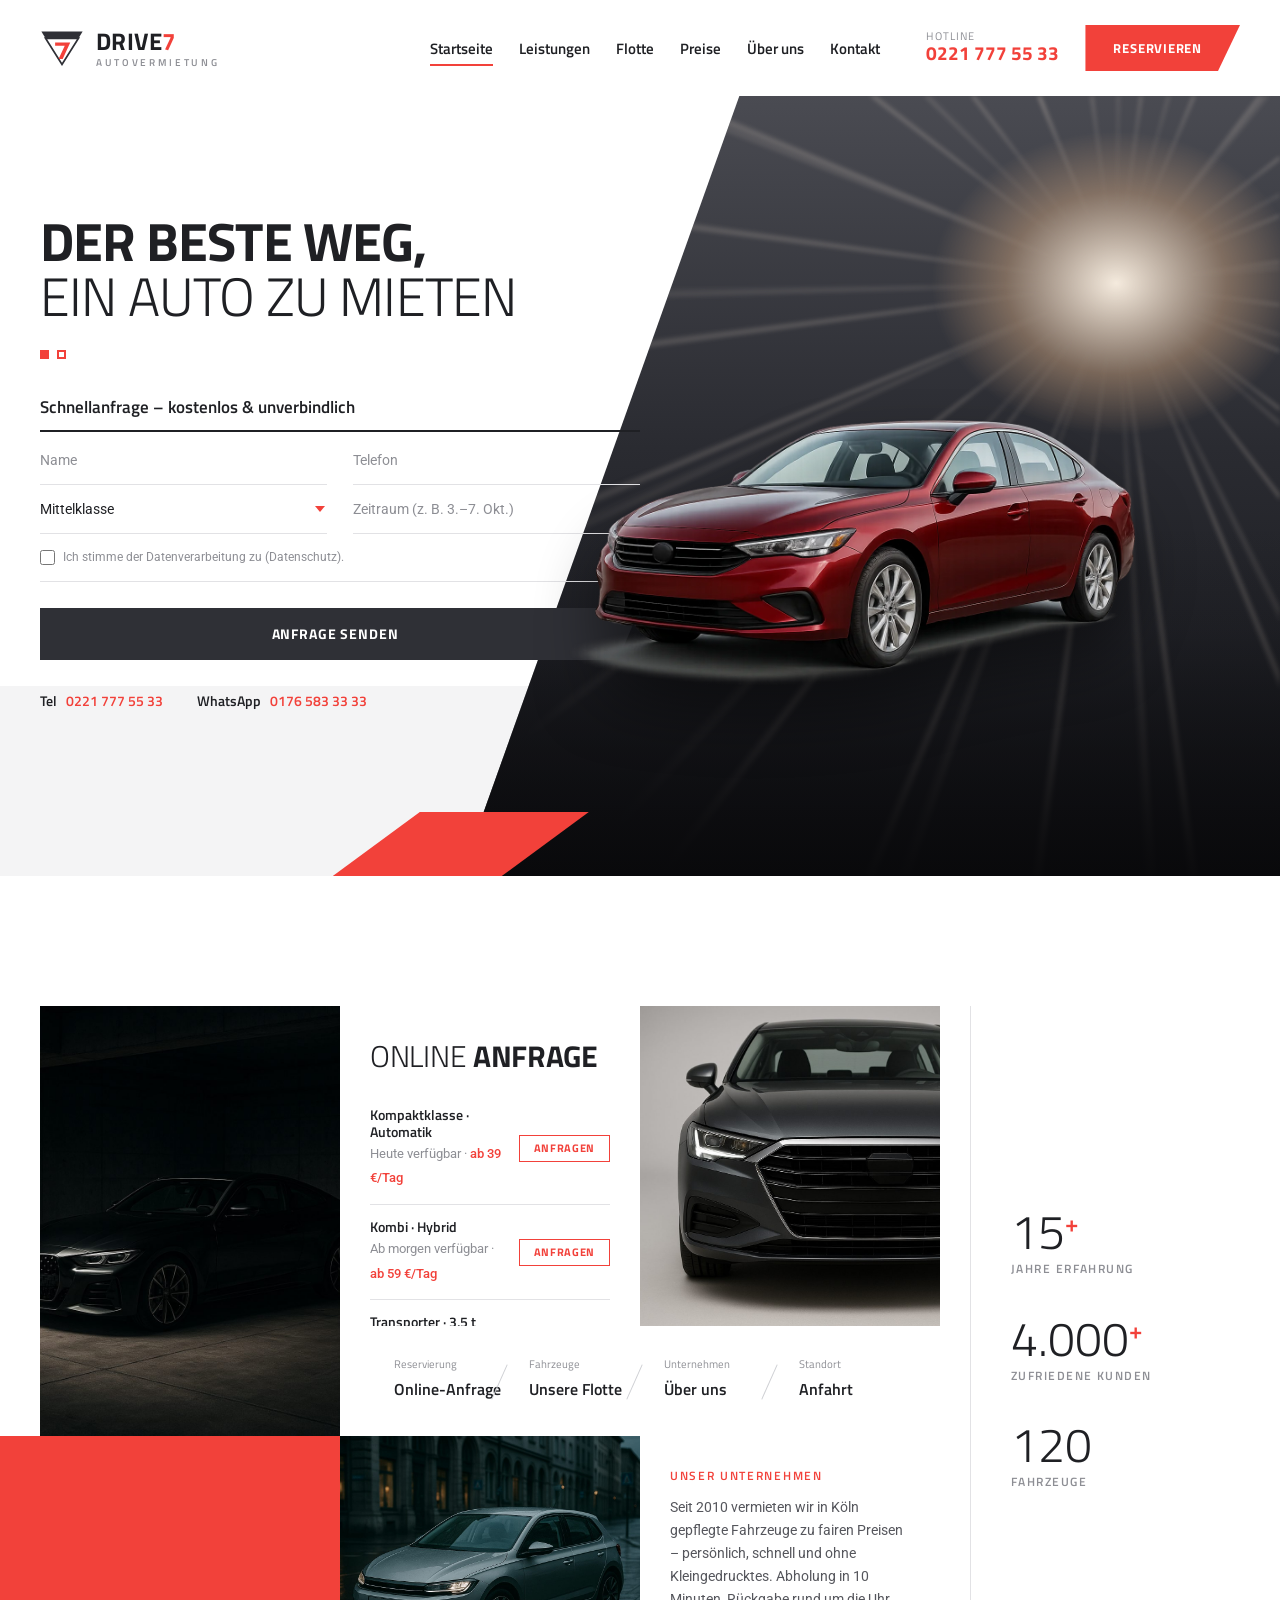
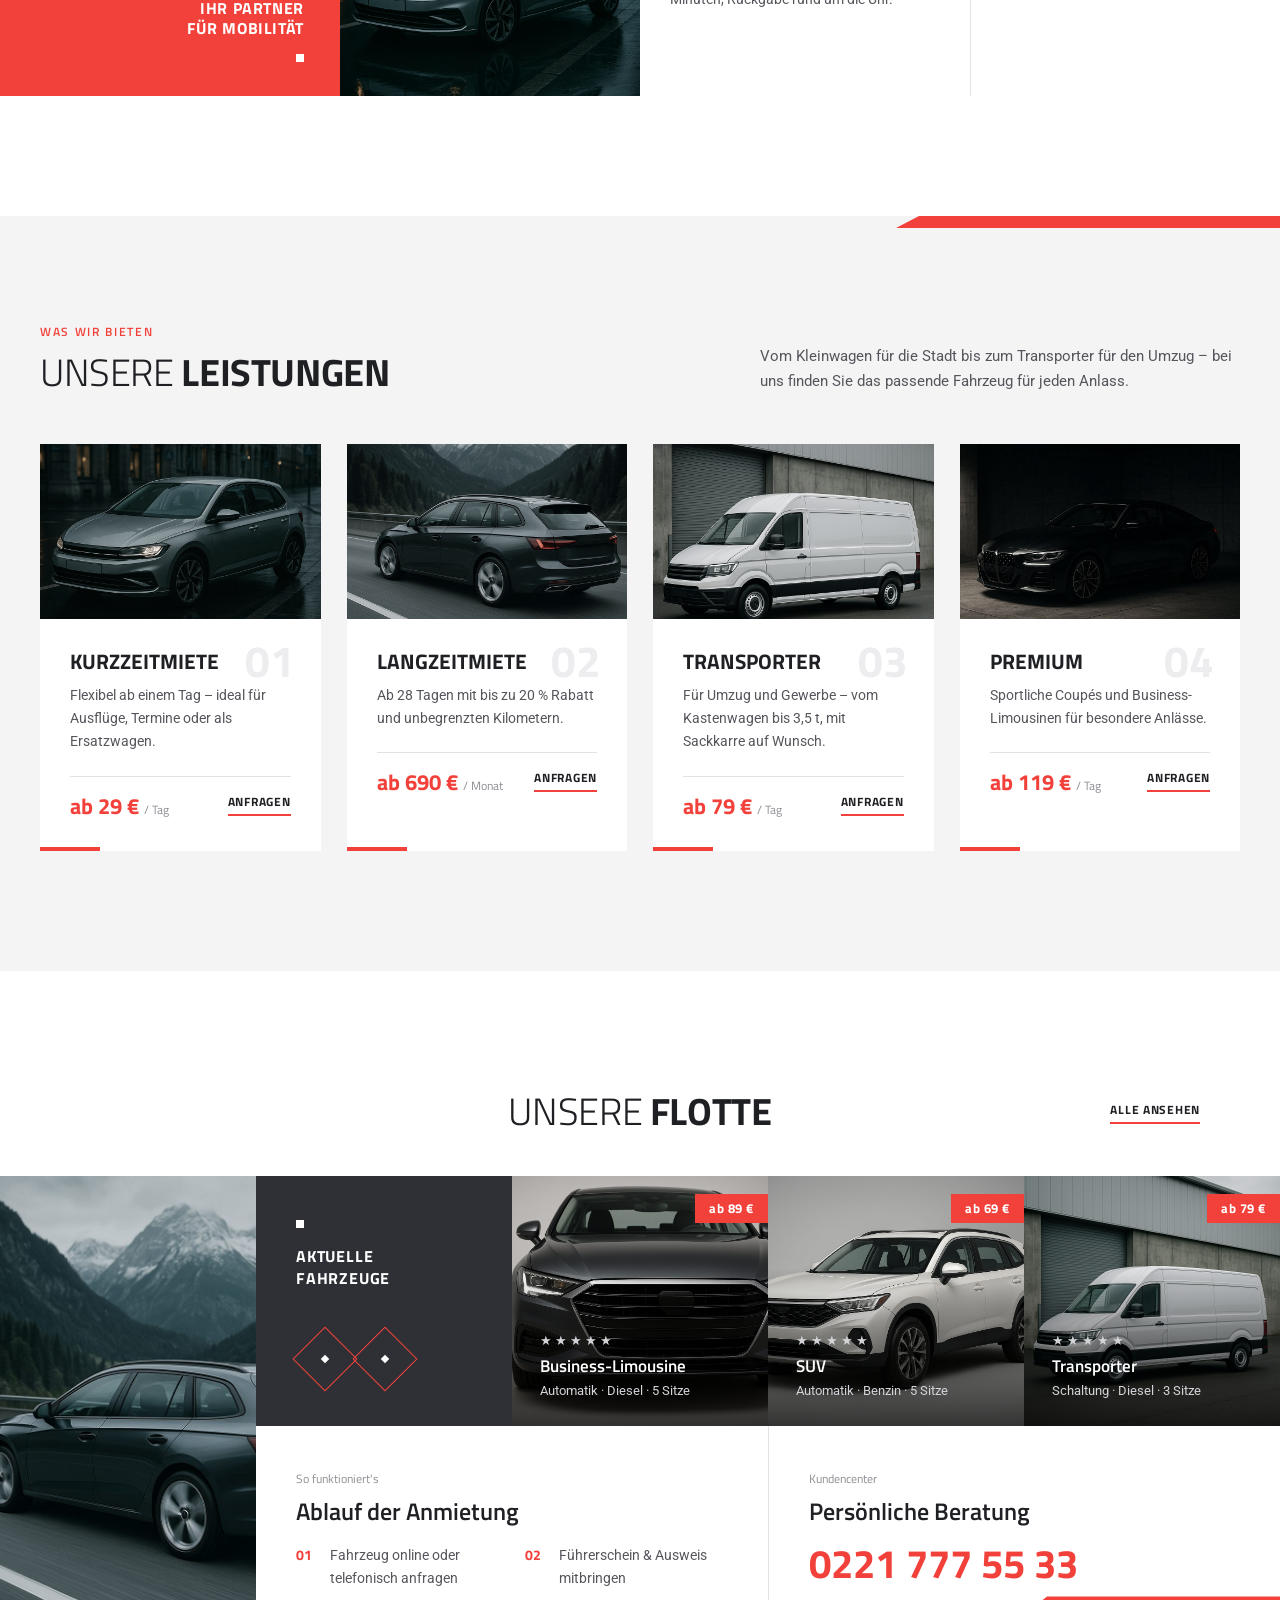
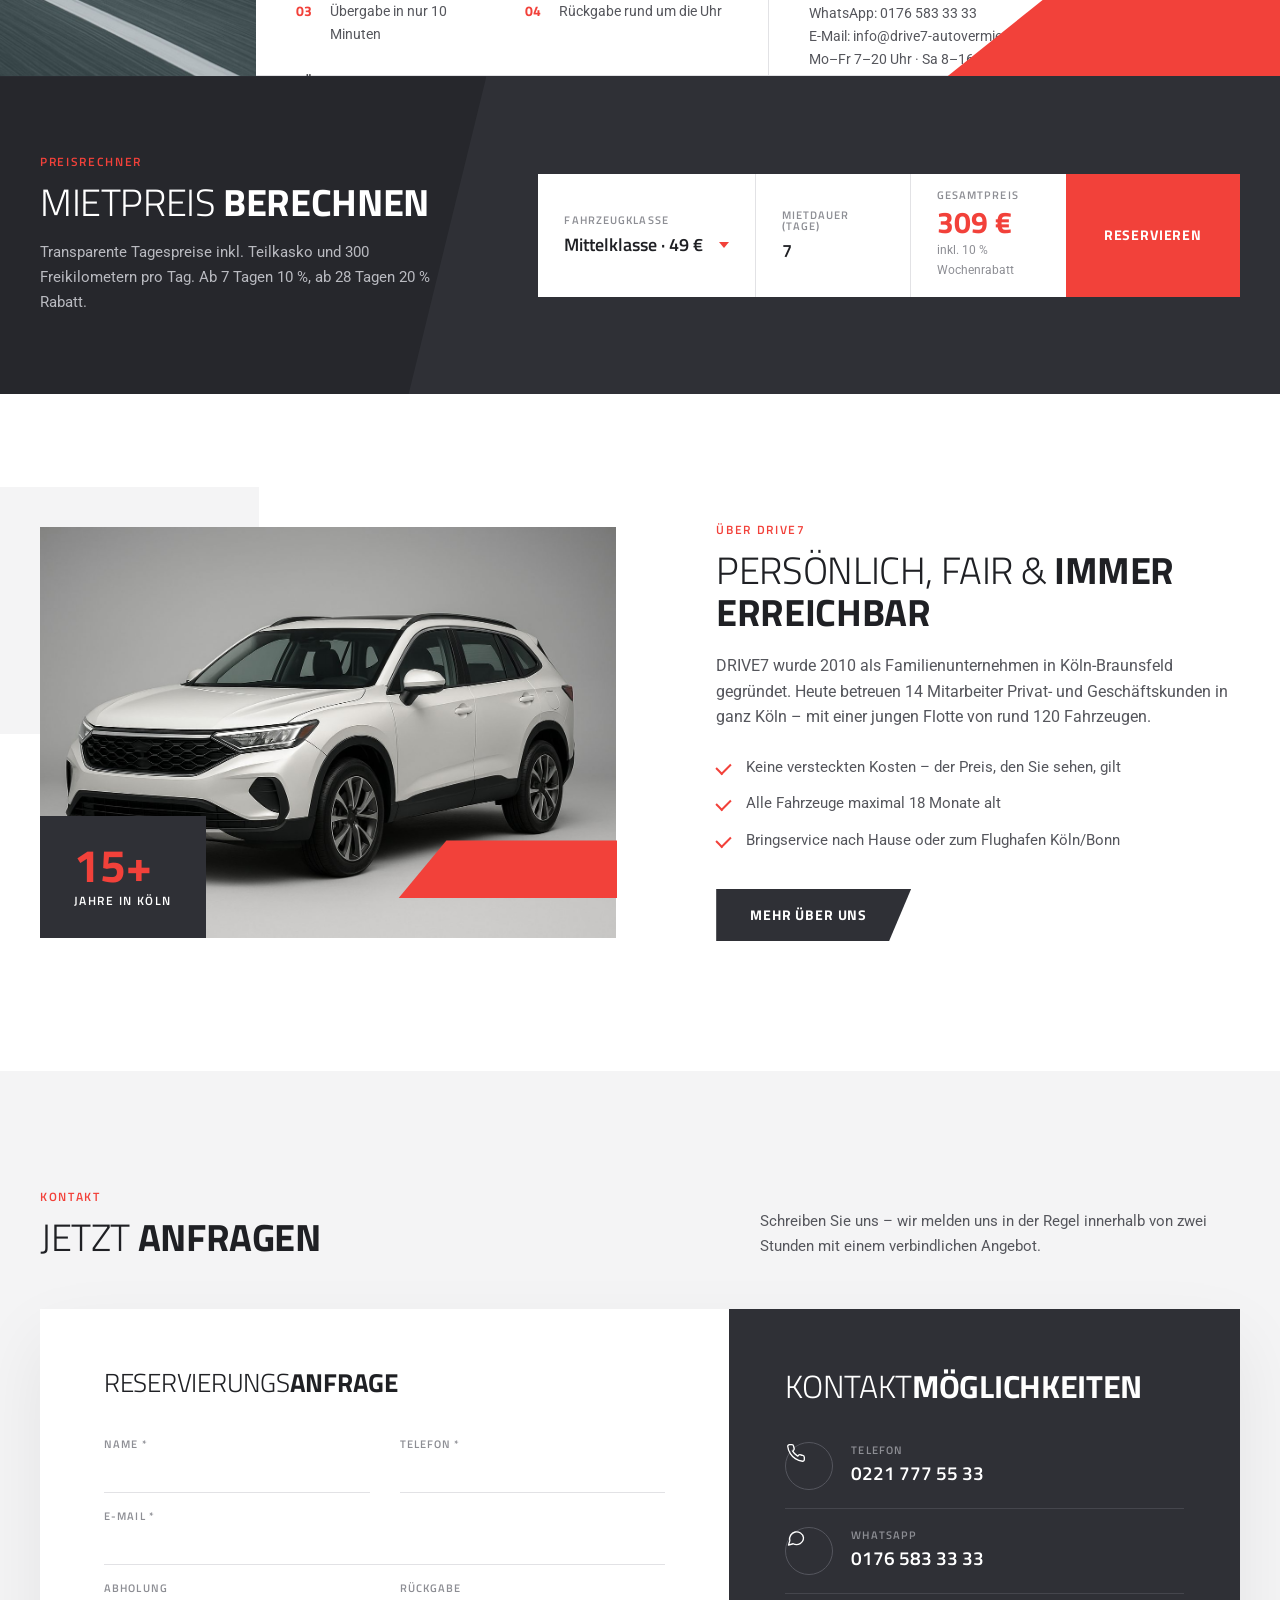
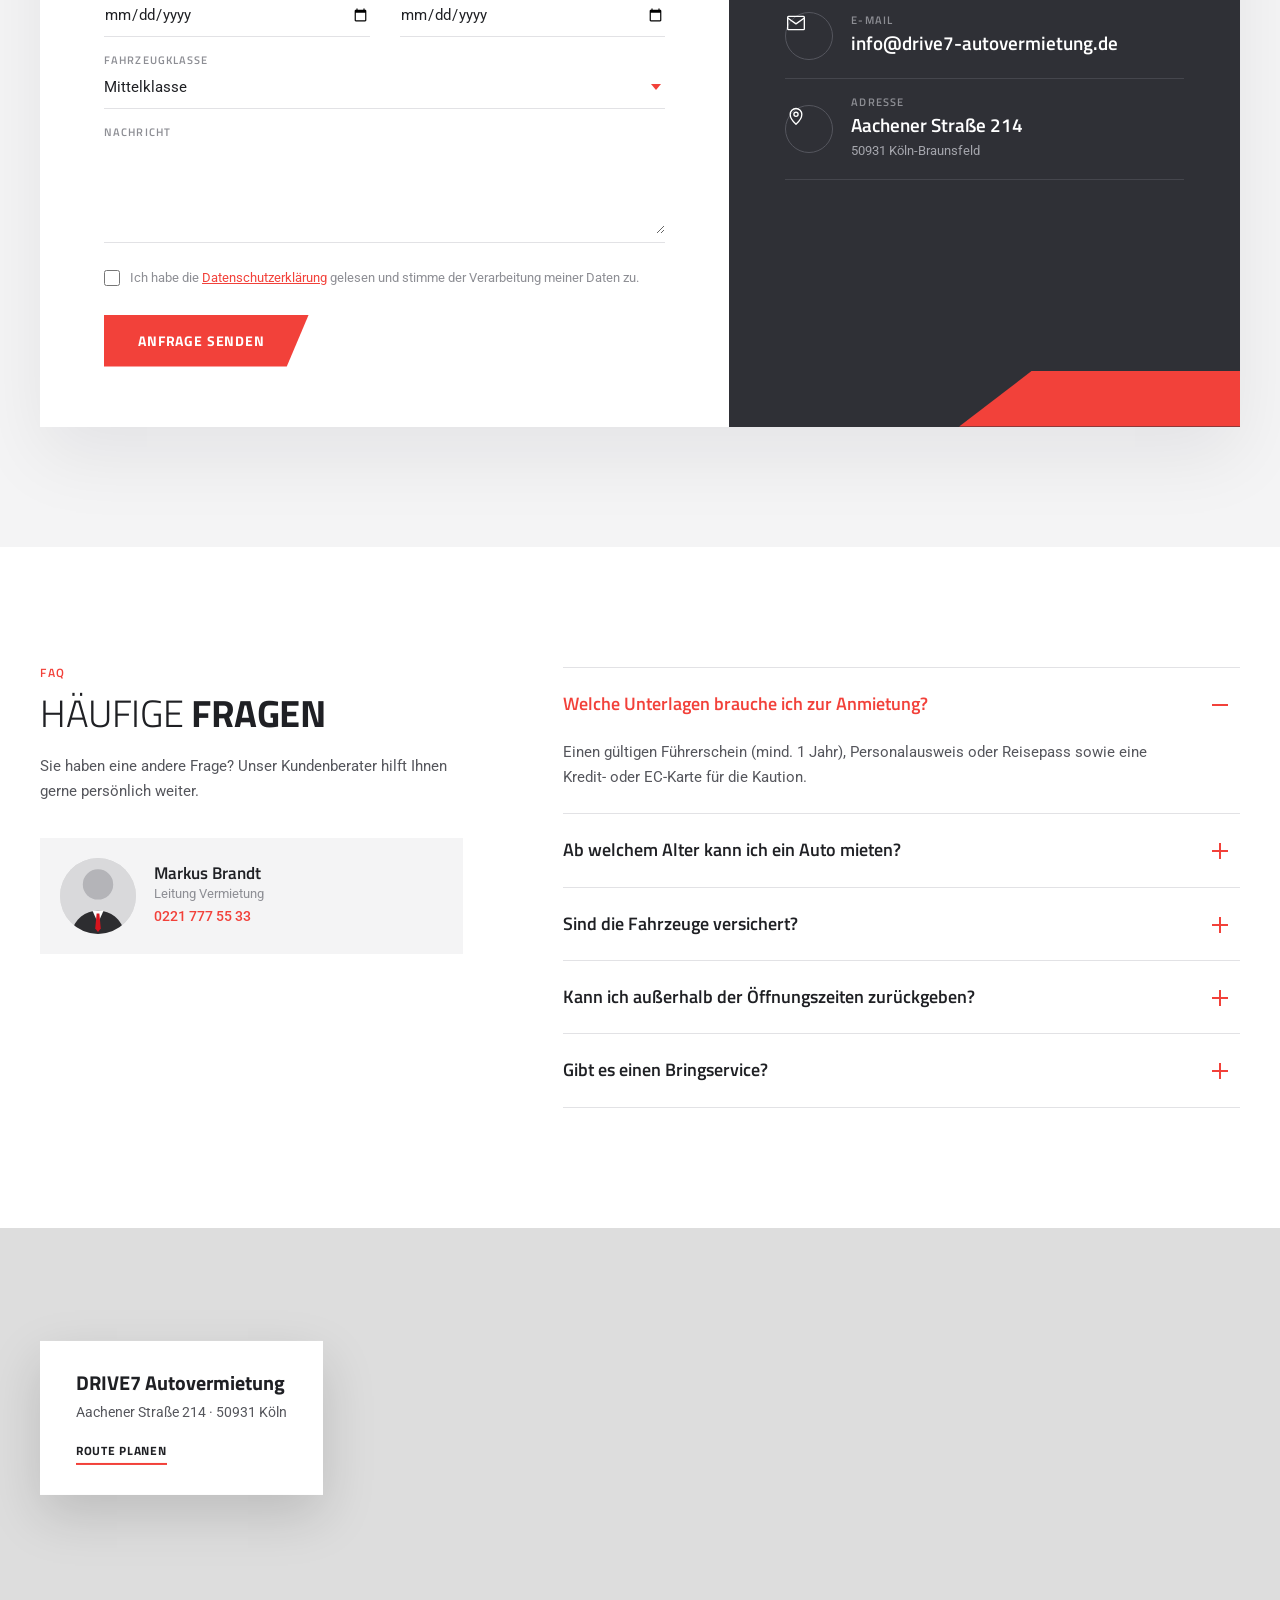
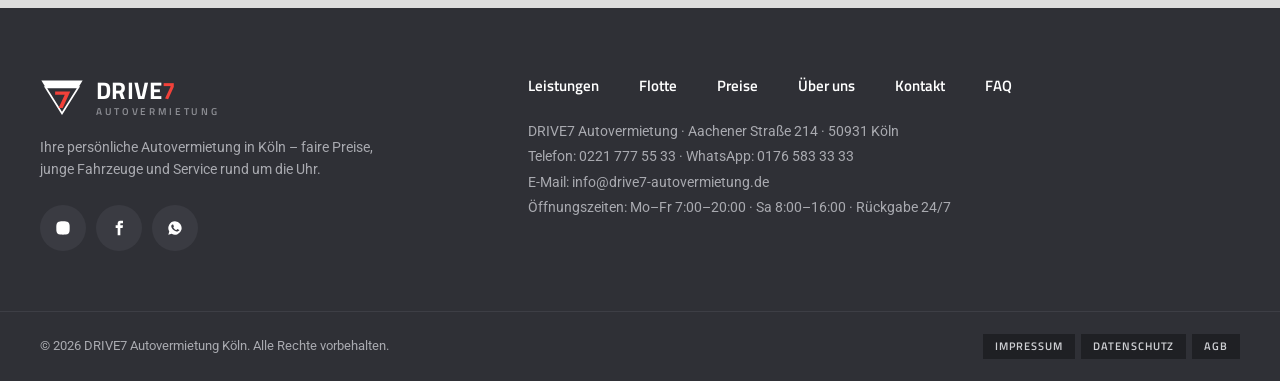
==== index.html @ 6a38cb45 "DRIVE7 Autovermietung: Website-Vorlage (Startseite, Über uns, Kontakt) Co-Authored-By: Claude Opus 5" ====
<!DOCTYPE html>
<html lang="de" class="no-js">
<head>
<meta charset="utf-8">
<meta name="viewport" content="width=device-width, initial-scale=1">
<title>DRIVE7 Autovermietung Köln – Mietwagen, Transporter &amp; Langzeitmiete</title>
<meta name="description" content="DRIVE7 Autovermietung in Köln: Kleinwagen, Kombis, SUVs, Transporter und Premiumfahrzeuge zu fairen Preisen. Online anfragen, Rückgabe rund um die Uhr.">
<meta name="theme-color" content="#2f3036">
<link rel="preconnect" href="https://fonts.googleapis.com">
<link rel="preconnect" href="https://fonts.gstatic.com" crossorigin>
<link href="https://fonts.googleapis.com/css2?family=Roboto:wght@300;400;500&family=Titillium+Web:wght@300;400;600;700&display=swap" rel="stylesheet">
<link rel="stylesheet" href="assets/css/style.css">
<link rel="icon" href="assets/img/favicon.svg" type="image/svg+xml">
</head>
<body>

<!-- HEADER -->
<header class="header">
  <div class="wrap">
    <a href="index.html" class="logo" aria-label="DRIVE7 Autovermietung – Startseite">
      <svg viewBox="0 0 64 52" aria-hidden="true"><path d="M2 2h60l-6 10H8z" fill="#2f3036"/><path d="M8 12h48L32 50z" fill="none" stroke="#2f3036" stroke-width="2.6"/><path d="M22 18h22l-11 24h-6l9-19H22z" fill="#f2413a"/></svg>
      <span class="logo__txt"><b>DRIVE<span>7</span></b><small>Autovermietung</small></span>
    </a>
    <nav class="nav" aria-label="Hauptnavigation">
      <a href="index.html" class="is-active">Startseite</a>
      <a href="index.html#leistungen">Leistungen</a>
      <a href="index.html#flotte">Flotte</a>
      <a href="index.html#preise">Preise</a>
      <a href="ueber-uns.html">Über uns</a>
      <a href="kontakt.html">Kontakt</a>
      <a href="kontakt.html#formular" class="btn btn--red nav__cta">Jetzt reservieren</a>
    </nav>
    <a class="header__tel" href="tel:+492217775533"><small>Hotline</small><b>0221 777 55 33</b></a>
    <a href="kontakt.html#formular" class="btn btn--red">Reservieren</a>
    <button class="burger" aria-label="Menü öffnen" aria-expanded="false"><span></span><span></span><span></span></button>
  </div>
</header>
<!-- /HEADER -->

<main>
<!-- HERO -->
<section class="hero">
  <div class="hero__visual"></div>
  <div class="hero__red"></div>
  <img class="hero__car" src="assets/img/hero-car.webp" alt="Roter Mittelklassewagen aus der DRIVE7 Mietflotte" width="1536" height="1024">
  <div class="wrap">
    <div class="hero__text">
      <h1>Der beste Weg, <span>ein Auto zu mieten</span></h1>
      <div class="dots"><i class="on"></i><i></i></div>
      <form class="quick js-form" autocomplete="on">
        <h2>Schnellanfrage – kostenlos &amp; unverbindlich</h2>
        <div class="quick__grid">
          <label><input type="text" name="name" placeholder="Name" required></label>
          <label><input type="tel" name="tel" placeholder="Telefon" required></label>
          <label><select name="klasse" aria-label="Fahrzeugklasse">
            <option>Kleinwagen</option><option>Kompaktklasse</option><option selected>Mittelklasse</option><option>Kombi</option><option>SUV</option><option>Transporter</option><option>Premium</option>
          </select></label>
          <label><input type="text" name="zeitraum" placeholder="Zeitraum (z. B. 3.–7. Okt.)"></label>
          <label class="check" style="grid-column:1/-1"><input type="checkbox" required> Ich stimme der Datenverarbeitung zu (Datenschutz).</label>
        </div>
        <button type="submit" class="btn">Anfrage senden</button>
        <p class="form__msg">Vielen Dank! Wir rufen Sie in Kürze zurück.</p>
      </form>
      <div class="hero__contact">
        <a href="tel:+492217775533">Tel <b>0221 777 55 33</b></a>
        <a href="https://wa.me/491765833333" target="_blank" rel="noopener">WhatsApp <b>0176 583 33 33</b></a>
      </div>
    </div>
  </div>
</section>

<!-- MOSAIC -->
<section class="mosaic" id="anfrage">
  <div class="wrap">
    <div class="mosaic__grid">
      <div class="m-photo m-a reveal"><img src="assets/img/service-premium.jpg" alt="Schwarzes Coupé in der Tiefgarage" loading="lazy"></div>
      <div class="m-inq">
        <h2 class="title" style="font-size:30px">Online <b>Anfrage</b></h2>
        <div class="offer"><div><b>Kompaktklasse · Automatik</b><span>Heute verfügbar · <em>ab 39 €/Tag</em></span></div><a class="btn btn--line" href="kontakt.html#formular">Anfragen</a></div>
        <div class="offer"><div><b>Kombi · Hybrid</b><span>Ab morgen verfügbar · <em>ab 59 €/Tag</em></span></div><a class="btn btn--line" href="kontakt.html#formular">Anfragen</a></div>
        <div class="offer"><div><b>Transporter · 3,5 t</b><span>Wochenende frei · <em>ab 79 €/Tag</em></span></div><a class="btn btn--line" href="kontakt.html#formular">Anfragen</a></div>
      </div>
      <div class="m-photo m-b reveal"><img src="assets/img/fleet-1.jpg" alt="Front einer dunklen Limousine" loading="lazy"></div>
      <nav class="m-links" aria-label="Schnellzugriff">
        <a href="kontakt.html#formular"><small>Reservierung</small><b>Online-Anfrage</b></a>
        <a href="#flotte"><small>Fahrzeuge</small><b>Unsere Flotte</b></a>
        <a href="ueber-uns.html"><small>Unternehmen</small><b>Über uns</b></a>
        <a href="kontakt.html"><small>Standort</small><b>Anfahrt</b></a>
      </nav>
      <div class="m-red"><b>Ihr Partner<br>für Mobilität</b><i></i></div>
      <div class="m-photo m-c reveal"><img src="assets/img/service-kurz.jpg" alt="Kompaktwagen in der Stadt bei Regen" loading="lazy"></div>
      <div class="m-company">
        <span class="eyebrow">Unser Unternehmen</span>
        <p>Seit 2010 vermieten wir in Köln gepflegte Fahrzeuge zu fairen Preisen – persönlich, schnell und ohne Kleingedrucktes. Abholung in 10 Minuten, Rückgabe rund um die Uhr.</p>
      </div>
      <div class="m-stats">
        <div><b>15<sup>+</sup></b><span>Jahre Erfahrung</span></div>
        <div><b>4.000<sup>+</sup></b><span>Zufriedene Kunden</span></div>
        <div><b>120</b><span>Fahrzeuge</span></div>
      </div>
    </div>
  </div>
</section>

<!-- LEISTUNGEN -->
<section class="services" id="leistungen">
  <div class="wrap">
    <div class="sec-head">
      <div><span class="eyebrow">Was wir bieten</span><h2 class="title">Unsere <b>Leistungen</b></h2></div>
      <p>Vom Kleinwagen für die Stadt bis zum Transporter für den Umzug – bei uns finden Sie das passende Fahrzeug für jeden Anlass.</p>
    </div>
    <div class="services__grid">
      <a href="kontakt.html#formular" class="svc reveal">
        <div class="svc__img"><img src="assets/img/service-kurz.jpg" alt="" loading="lazy"></div>
        <div class="svc__body"><span class="svc__num">01</span><h3>Kurzzeitmiete</h3><p>Flexibel ab einem Tag – ideal für Ausflüge, Termine oder als Ersatzwagen.</p>
          <div class="svc__price"><b>ab 29 € <small>/ Tag</small></b><span class="more">Anfragen</span></div></div>
      </a>
      <a href="kontakt.html#formular" class="svc reveal">
        <div class="svc__img"><img src="assets/img/service-lang.jpg" alt="" loading="lazy"></div>
        <div class="svc__body"><span class="svc__num">02</span><h3>Langzeitmiete</h3><p>Ab 28 Tagen mit bis zu 20 % Rabatt und unbegrenzten Kilometern.</p>
          <div class="svc__price"><b>ab 690 € <small>/ Monat</small></b><span class="more">Anfragen</span></div></div>
      </a>
      <a href="kontakt.html#formular" class="svc reveal">
        <div class="svc__img"><img src="assets/img/service-transporter.jpg" alt="" loading="lazy"></div>
        <div class="svc__body"><span class="svc__num">03</span><h3>Transporter</h3><p>Für Umzug und Gewerbe – vom Kastenwagen bis 3,5 t, mit Sackkarre auf Wunsch.</p>
          <div class="svc__price"><b>ab 79 € <small>/ Tag</small></b><span class="more">Anfragen</span></div></div>
      </a>
      <a href="kontakt.html#formular" class="svc reveal">
        <div class="svc__img"><img src="assets/img/service-premium.jpg" alt="" loading="lazy"></div>
        <div class="svc__body"><span class="svc__num">04</span><h3>Premium</h3><p>Sportliche Coupés und Business-Limousinen für besondere Anlässe.</p>
          <div class="svc__price"><b>ab 119 € <small>/ Tag</small></b><span class="more">Anfragen</span></div></div>
      </a>
    </div>
  </div>
</section>

<!-- FLOTTE -->
<section class="fleet" id="flotte">
  <div class="wrap">
    <div class="sec-head"><h2 class="title">Unsere <b>Flotte</b></h2><a href="kontakt.html#formular" class="more">Alle ansehen</a></div>
  </div>
  <div class="fleet__grid">
    <div class="f-tile f-land"><img src="assets/img/service-lang.jpg" alt="Kombi auf einer Alpenstraße" loading="lazy"></div>
    <div class="f-tile f-dark">
      <div><div class="sq"></div><h3>Aktuelle<br>Fahrzeuge</h3></div>
      <div class="f-arrows"><button type="button" data-dir="-1" aria-label="Vorheriges Fahrzeug"></button><button type="button" data-dir="1" aria-label="Nächstes Fahrzeug"></button></div>
    </div>
    <a href="kontakt.html#formular" class="f-tile f-car" data-slot="0"><img src="assets/img/fleet-1.jpg" alt="" loading="lazy"><span class="tag">ab 89 €</span><div class="cap"><span class="stars">★★★★★</span><b>Business-Limousine</b><span>Automatik · Diesel · 5 Sitze</span></div></a>
    <a href="kontakt.html#formular" class="f-tile f-car" data-slot="1"><img src="assets/img/fleet-4.jpg" alt="" loading="lazy"><span class="tag">ab 69 €</span><div class="cap"><span class="stars">★★★★★</span><b>SUV</b><span>Automatik · Benzin · 5 Sitze</span></div></a>
    <a href="kontakt.html#formular" class="f-tile f-car f-hide" data-slot="2"><img src="assets/img/service-transporter.jpg" alt="" loading="lazy"><span class="tag">ab 79 €</span><div class="cap"><span class="stars">★★★★★</span><b>Transporter</b><span>Schaltung · Diesel · 3 Sitze</span></div></a>
    <div class="f-text">
      <span class="sub">So funktioniert's</span>
      <h3>Ablauf der Anmietung</h3>
      <ol>
        <li>Fahrzeug online oder telefonisch anfragen</li>
        <li>Führerschein &amp; Ausweis mitbringen</li>
        <li>Übergabe in nur 10 Minuten</li>
        <li>Rückgabe rund um die Uhr</li>
      </ol>
      <a href="#faq" class="more">Häufige Fragen</a>
    </div>
    <div class="f-text">
      <span class="sub">Kundencenter</span>
      <h3>Persönliche Beratung</h3>
      <a class="f-tel" href="tel:+492217775533">0221 777 55 33</a>
      <ul class="f-contact">
        <li>WhatsApp: 0176 583 33 33</li>
        <li>E-Mail: info@drive7-autovermietung.de</li>
        <li>Mo–Fr 7–20 Uhr · Sa 8–16 Uhr</li>
      </ul>
    </div>
    <div class="fleet__red"></div>
  </div>
</section>

<!-- PREISE -->
<section class="price" id="preise">
  <div class="wrap">
    <div>
      <span class="eyebrow">Preisrechner</span>
      <h2 class="title">Mietpreis <b>berechnen</b></h2>
      <p>Transparente Tagespreise inkl. Teilkasko und 300 Freikilometern pro Tag. Ab 7 Tagen 10 %, ab 28 Tagen 20 % Rabatt.</p>
    </div>
    <form class="calc" id="calc">
      <label><small>Fahrzeugklasse</small>
        <select id="c-class">
          <option value="29">Kleinwagen · 29 €</option>
          <option value="39">Kompaktklasse · 39 €</option>
          <option value="49" selected>Mittelklasse · 49 €</option>
          <option value="59">Kombi · 59 €</option>
          <option value="69">SUV · 69 €</option>
          <option value="79">Transporter · 79 €</option>
          <option value="119">Premium · 119 €</option>
        </select></label>
      <label><small>Mietdauer (Tage)</small><input id="c-days" type="number" inputmode="numeric" min="1" max="365" value="7"></label>
      <div class="calc__out"><small>Gesamtpreis</small><strong id="c-total">309 €</strong><span id="c-note">inkl. 10 % Wochenrabatt</span></div>
      <a href="kontakt.html#formular" class="btn btn--red">Reservieren</a>
    </form>
  </div>
</section>

<!-- ÜBER UNS -->
<section class="split">
  <div class="wrap">
    <div class="split__grid">
      <div class="split__img reveal">
        <img src="assets/img/about.jpg" alt="Fahrzeugübergabe bei DRIVE7" loading="lazy" onerror="this.onerror=null;this.src='assets/img/fleet-4.jpg'">
        <div class="split__badge"><b>15+</b><span>Jahre in Köln</span></div>
      </div>
      <div class="reveal">
        <span class="eyebrow">Über DRIVE7</span>
        <h2 class="title">Persönlich, fair &amp; <b>immer erreichbar</b></h2>
        <p>DRIVE7 wurde 2010 als Familienunternehmen in Köln-Braunsfeld gegründet. Heute betreuen 14 Mitarbeiter Privat- und Geschäftskunden in ganz Köln – mit einer jungen Flotte von rund 120 Fahrzeugen.</p>
        <ul class="checks">
          <li>Keine versteckten Kosten – der Preis, den Sie sehen, gilt</li>
          <li>Alle Fahrzeuge maximal 18 Monate alt</li>
          <li>Bringservice nach Hause oder zum Flughafen Köln/Bonn</li>
        </ul>
        <a href="ueber-uns.html" class="btn">Mehr über uns</a>
      </div>
    </div>
  </div>
</section>

<!-- KONTAKT -->
<section class="contact" id="kontakt">
  <div class="wrap">
    <div class="sec-head">
      <div><span class="eyebrow">Kontakt</span><h2 class="title">Jetzt <b>anfragen</b></h2></div>
      <p>Schreiben Sie uns – wir melden uns in der Regel innerhalb von zwei Stunden mit einem verbindlichen Angebot.</p>
    </div>
    <div class="contact__grid">
      <div class="contact__form">
        <h3 class="title" style="font-size:26px">Reservierungs<b>anfrage</b></h3>
        <form class="form js-form">
          <label class="field"><small>Name *</small><input name="name" autocomplete="name" required></label>
          <label class="field"><small>Telefon *</small><input name="tel" type="tel" autocomplete="tel" required></label>
          <label class="field full"><small>E-Mail *</small><input name="email" type="email" autocomplete="email" required></label>
          <label class="field"><small>Abholung</small><input name="von" type="date"></label>
          <label class="field"><small>Rückgabe</small><input name="bis" type="date"></label>
          <label class="field full"><small>Fahrzeugklasse</small><select name="klasse"><option>Kleinwagen</option><option>Kompaktklasse</option><option selected>Mittelklasse</option><option>Kombi</option><option>SUV</option><option>Transporter</option><option>Premium</option></select></label>
          <label class="field full"><small>Nachricht</small><textarea name="nachricht"></textarea></label>
          <label class="form__check full"><input type="checkbox" required> <span>Ich habe die <a href="#">Datenschutzerklärung</a> gelesen und stimme der Verarbeitung meiner Daten zu.</span></label>
          <div class="form__foot full"><p class="form__msg">Vielen Dank! Ihre Anfrage wurde gesendet.</p><button class="btn btn--red" type="submit">Anfrage senden</button></div>
        </form>
      </div>
      <div class="contact__info">
        <h3 class="title">Kontakt<b>möglichkeiten</b></h3>
        <a class="cinfo" href="tel:+492217775533"><span class="cinfo__ic"><svg viewBox="0 0 24 24"><path d="M22 16.9v3a2 2 0 0 1-2.2 2 19.8 19.8 0 0 1-8.6-3.1 19.5 19.5 0 0 1-6-6A19.8 19.8 0 0 1 2.1 4.2 2 2 0 0 1 4.1 2h3a2 2 0 0 1 2 1.7c.1.9.4 1.8.7 2.7a2 2 0 0 1-.5 2.1L8 9.8a16 16 0 0 0 6 6l1.3-1.3a2 2 0 0 1 2.1-.4c.9.3 1.8.6 2.7.7a2 2 0 0 1 1.7 2z"/></svg></span><div><small>Telefon</small><b>0221 777 55 33</b></div></a>
        <a class="cinfo" href="https://wa.me/491765833333" target="_blank" rel="noopener"><span class="cinfo__ic"><svg viewBox="0 0 24 24"><path d="M21 11.5a8.4 8.4 0 0 1-12.4 7.4L3 20.5l1.6-5.4A8.4 8.4 0 1 1 21 11.5z"/></svg></span><div><small>WhatsApp</small><b>0176 583 33 33</b></div></a>
        <a class="cinfo" href="mailto:info@drive7-autovermietung.de"><span class="cinfo__ic"><svg viewBox="0 0 24 24"><rect x="2" y="4" width="20" height="16" rx="1"/><path d="m2 6 10 7 10-7"/></svg></span><div><small>E-Mail</small><b>info@drive7-autovermietung.de</b></div></a>
        <a class="cinfo" href="https://www.openstreetmap.org/?mlat=50.9395&amp;mlon=6.9010#map=16/50.9395/6.9010" target="_blank" rel="noopener"><span class="cinfo__ic"><svg viewBox="0 0 24 24"><path d="M12 22s7-6.2 7-12a7 7 0 0 0-14 0c0 5.8 7 12 7 12z"/><circle cx="12" cy="10" r="2.5"/></svg></span><div><small>Adresse</small><b>Aachener Straße 214</b><span>50931 Köln-Braunsfeld</span></div></a>
      </div>
    </div>
  </div>
</section>

<!-- FAQ -->
<section class="faq" id="faq">
  <div class="wrap">
    <div class="faq__grid">
      <div class="faq__side">
        <span class="eyebrow">FAQ</span>
        <h2 class="title">Häufige <b>Fragen</b></h2>
        <p>Sie haben eine andere Frage? Unser Kundenberater hilft Ihnen gerne persönlich weiter.</p>
        <div class="faq__person">
          <img src="assets/img/manager.jpg" alt="" onerror="this.onerror=null;this.src='assets/img/avatar.svg'">
          <div><b>Markus Brandt</b><span>Leitung Vermietung</span><a href="tel:+492217775533">0221 777 55 33</a></div>
        </div>
      </div>
      <div class="faq__list">
        <div class="faq__item open"><button class="faq__q" type="button">Welche Unterlagen brauche ich zur Anmietung?</button>
          <div class="faq__a"><p>Einen gültigen Führerschein (mind. 1 Jahr), Personalausweis oder Reisepass sowie eine Kredit- oder EC-Karte für die Kaution.</p></div></div>
        <div class="faq__item"><button class="faq__q" type="button">Ab welchem Alter kann ich ein Auto mieten?</button>
          <div class="faq__a"><p>Ab 21 Jahren. Für Premium- und Sportwagen gilt ein Mindestalter von 25 Jahren.</p></div></div>
        <div class="faq__item"><button class="faq__q" type="button">Sind die Fahrzeuge versichert?</button>
          <div class="faq__a"><p>Ja, alle Fahrzeuge sind haftpflicht- und teilkaskoversichert. Vollkasko ist ab 12 € pro Tag zubuchbar.</p></div></div>
        <div class="faq__item"><button class="faq__q" type="button">Kann ich außerhalb der Öffnungszeiten zurückgeben?</button>
          <div class="faq__a"><p>Ja – nutzen Sie unsere Schlüsselbox am Standort, 24 Stunden am Tag, 7 Tage die Woche.</p></div></div>
        <div class="faq__item"><button class="faq__q" type="button">Gibt es einen Bringservice?</button>
          <div class="faq__a"><p>Wir liefern Ihr Fahrzeug im Kölner Stadtgebiet ab 19 € und zum Flughafen Köln/Bonn ab 39 €.</p></div></div>
      </div>
    </div>
  </div>
</section>
</main>

<!-- FOOTER -->
<section class="map">
  <iframe title="Standort DRIVE7 Autovermietung" loading="lazy" src="https://www.openstreetmap.org/export/embed.html?bbox=6.8850%2C50.9330%2C6.9170%2C50.9460&amp;layer=mapnik&amp;marker=50.9395%2C6.9010"></iframe>
  <div class="map__card"><b>DRIVE7 Autovermietung</b><p>Aachener Straße 214 · 50931 Köln</p><a class="more" href="https://www.openstreetmap.org/?mlat=50.9395&amp;mlon=6.9010#map=16/50.9395/6.9010" target="_blank" rel="noopener">Route planen</a></div>
</section>
<footer class="footer">
  <div class="wrap footer__top">
    <div class="footer__brand">
      <a href="index.html" class="logo"><svg viewBox="0 0 64 52" aria-hidden="true"><path d="M2 2h60l-6 10H8z" fill="#fff"/><path d="M8 12h48L32 50z" fill="none" stroke="#fff" stroke-width="2.6"/><path d="M22 18h22l-11 24h-6l9-19H22z" fill="#f2413a"/></svg><span class="logo__txt"><b>DRIVE<span>7</span></b><small>Autovermietung</small></span></a>
      <p>Ihre persönliche Autovermietung in Köln – faire Preise, junge Fahrzeuge und Service rund um die Uhr.</p>
      <div class="social">
        <a href="#" aria-label="Instagram"><svg viewBox="0 0 24 24"><path d="M12 7a5 5 0 1 0 0 10 5 5 0 0 0 0-10zm0 8.2a3.2 3.2 0 1 1 0-6.4 3.2 3.2 0 0 1 0 6.4zM17.3 5.5a1.2 1.2 0 1 0 0 2.4 1.2 1.2 0 0 0 0-2.4zM12 2c-2.7 0-3 0-4.1.1C4.3 2.3 2.3 4.3 2.1 7.9 2 9 2 9.3 2 12s0 3 .1 4.1c.2 3.6 2.2 5.6 5.8 5.8 1.1.1 1.4.1 4.1.1s3 0 4.1-.1c3.6-.2 5.6-2.2 5.8-5.8.1-1.1.1-1.4.1-4.1s0-3-.1-4.1c-.2-3.6-2.2-5.6-5.8-5.8C15 2 14.7 2 12 2z"/></svg></a>
        <a href="#" aria-label="Facebook"><svg viewBox="0 0 24 24"><path d="M14 8V6c0-.9.6-1 1-1h3V1h-4c-3.5 0-4 2.6-4 4.3V8H7v4h3v11h4V12h3.4l.6-4z"/></svg></a>
        <a href="https://wa.me/491765833333" aria-label="WhatsApp"><svg viewBox="0 0 24 24"><path d="M12 2a10 10 0 0 0-8.6 15.1L2 22l5-1.3A10 10 0 1 0 12 2zm5.3 14c-.2.6-1.3 1.2-1.8 1.2-.5.1-1 .2-3.3-.7-2.8-1.1-4.5-4-4.7-4.2-.1-.2-1.1-1.5-1.1-2.9s.7-2.1 1-2.4c.3-.3.6-.3.8-.3h.6c.2 0 .4 0 .6.5l.9 2.1c.1.2.1.3 0 .5l-.3.5-.4.5c-.1.1-.3.3-.1.6.2.3.8 1.3 1.7 2.1 1.2 1 2.1 1.3 2.4 1.5.3.1.5.1.6-.1l.9-1.1c.2-.3.4-.2.7-.1l2 1c.3.1.5.2.5.3.1.2.1.7-.1 1.3z"/></svg></a>
      </div>
    </div>
    <div>
      <nav class="footer__nav" aria-label="Footer">
        <a href="index.html#leistungen">Leistungen</a>
        <a href="index.html#flotte">Flotte</a>
        <a href="index.html#preise">Preise</a>
        <a href="ueber-uns.html">Über uns</a>
        <a href="kontakt.html">Kontakt</a>
        <a href="index.html#faq">FAQ</a>
      </nav>
      <p class="footer__addr">DRIVE7 Autovermietung · Aachener Straße 214 · 50931 Köln<br>
        Telefon: <a href="tel:+492217775533">0221 777 55 33</a> · WhatsApp: <a href="https://wa.me/491765833333">0176 583 33 33</a><br>
        E-Mail: <a href="mailto:info@drive7-autovermietung.de">info@drive7-autovermietung.de</a><br>
        Öffnungszeiten: Mo–Fr 7:00–20:00 · Sa 8:00–16:00 · Rückgabe 24/7</p>
    </div>
  </div>
  <div class="footer__bottom">
    <div class="wrap"><span>© 2026 DRIVE7 Autovermietung Köln. Alle Rechte vorbehalten.</span>
      <div class="footer__legal"><a href="#">Impressum</a><a href="#">Datenschutz</a><a href="#">AGB</a></div></div>
  </div>
</footer>

<script src="assets/js/main.js"></script>
</body>
</html>
---- assets/css/style.css ----
/* ==========================================================================
   DRIVE7 Autovermietung – Stylesheet
   ========================================================================== */

:root {
  --red: #f2413a;
  --red-dark: #d8322c;
  --dark: #2f3036;
  --darker: #26272c;
  --gray: #8d8e94;
  --line: #e2e2e5;
  --bg: #f4f4f5;
  --text: #55565c;
  --head: #1f2024;
  --wrap: 1700px;
  --pad: 40px;
  --head-font: "Titillium Web", "Segoe UI", Arial, sans-serif;
  --body: "Roboto", Arial, sans-serif;
}

* { box-sizing: border-box; margin: 0; padding: 0; }
html { scroll-behavior: smooth; -webkit-text-size-adjust: 100%; }
body { font: 15px/1.65 var(--body); color: var(--text); background: #fff; overflow-x: hidden; }
img { max-width: 100%; height: auto; display: block; }
a { color: inherit; text-decoration: none; }
ul { list-style: none; }
button, input, select, textarea { font: inherit; color: inherit; }
:focus-visible { outline: 2px solid var(--red); outline-offset: 2px; }

.wrap { width: 100%; max-width: var(--wrap); margin: 0 auto; padding: 0 var(--pad); position: relative; }

/* ---------- Typo helpers ---------- */
.title { font: 300 42px/1.1 var(--head-font); color: var(--head); text-transform: uppercase; letter-spacing: -.01em; }
.title b { font-weight: 700; }
.eyebrow { font: 600 12px/1 var(--head-font); color: var(--red); text-transform: uppercase; letter-spacing: .14em; display: block; margin-bottom: 14px; }
.sub { font: 400 12px/1 var(--head-font); color: var(--gray); }
.more { display: inline-block; font: 700 12px/1 var(--head-font); letter-spacing: .06em; text-transform: uppercase; color: var(--head); padding-bottom: 6px; border-bottom: 2px solid var(--red); transition: color .2s; }
.more:hover { color: var(--red); }

/* ---------- Buttons ---------- */
.btn {
  display: inline-flex; align-items: center; justify-content: center; gap: 12px;
  font: 700 14px/1 var(--head-font); letter-spacing: .06em; text-transform: uppercase;
  color: #fff; background: var(--dark); border: 0; cursor: pointer;
  padding: 18px 44px 18px 34px; min-height: 52px;
  clip-path: polygon(0 0, 100% 0, calc(100% - 22px) 100%, 0 100%);
  transition: background .2s;
}
.btn:hover { background: #000; }
.btn--red { background: var(--red); }
.btn--red:hover { background: var(--red-dark); }
.btn--line { background: none; color: var(--red); border: 1px solid var(--red); clip-path: none; padding: 7px 14px; min-height: 0; font-size: 11px; }
.btn--line:hover { background: var(--red); color: #fff; }

/* ==========================================================================
   Header
   ========================================================================== */
.header { position: relative; z-index: 30; background: #fff; }
.header .wrap { display: flex; align-items: center; height: 96px; gap: 40px; }
.logo { display: flex; align-items: center; gap: 12px; flex: none; }
.logo svg { width: 44px; height: auto; }
.logo__txt { display: flex; flex-direction: column; line-height: 1; }
.logo__txt b { font: 700 24px/1 var(--head-font); color: var(--head); letter-spacing: .02em; }
.logo__txt b span { color: var(--red); }
.logo__txt small { font: 600 9.5px/1 var(--head-font); color: var(--gray); letter-spacing: .28em; text-transform: uppercase; margin-top: 5px; }
.nav { margin-left: auto; display: flex; align-items: center; gap: 38px; }
.nav a { font: 600 15px/1 var(--head-font); color: var(--head); position: relative; padding: 10px 0; }
.nav a::after { content: ""; position: absolute; left: 0; right: 100%; bottom: 0; height: 2px; background: var(--red); transition: right .25s; }
.nav a:hover::after, .nav a.is-active::after { right: 0; }
.nav .nav__cta { display: none; }
.header__tel { display: flex; flex-direction: column; line-height: 1.1; margin-left: 20px; }
.header__tel small { font: 400 11px/1 var(--head-font); color: var(--gray); text-transform: uppercase; letter-spacing: .1em; }
.header__tel b { font: 700 19px/1.2 var(--head-font); color: var(--red); }
.header .btn { padding: 15px 38px 15px 28px; min-height: 46px; font-size: 13px; }
.burger { display: none; }

/* ==========================================================================
   Hero
   ========================================================================== */
.hero { position: relative; min-height: 780px; overflow: hidden; background: #fff; }
.hero::before { content: ""; position: absolute; left: 0; right: 0; bottom: 0; height: 190px; background: var(--bg); }
.hero__visual {
  position: absolute; top: 0; right: 0; bottom: 0; width: 64%;
  clip-path: polygon(34% 0, 100% 0, 100% 100%, 0 100%);
  background:
    radial-gradient(ellipse 30% 26% at 80% 24%, rgba(255,244,230,.95), rgba(255,200,150,.35) 45%, transparent 75%),
    linear-gradient(180deg, #4a4b52 0%, #2a2b31 45%, #121317 100%);
  overflow: hidden;
}
.hero__visual::before { /* tunnel light rays */
  content: ""; position: absolute; inset: 0;
  background: repeating-conic-gradient(from 0deg at 80% 24%, transparent 0deg 7deg, rgba(255,238,220,.32) 7.5deg, transparent 8.2deg 15deg), repeating-conic-gradient(from 4deg at 80% 24%, transparent 0deg 11deg, rgba(255,238,220,.18) 11.5deg, transparent 12.5deg 23deg);
  filter: blur(2px);
  -webkit-mask: radial-gradient(circle at 80% 24%, transparent 6%, #000 22%, rgba(0,0,0,.6) 55%, transparent 85%);
          mask: radial-gradient(circle at 80% 24%, transparent 6%, #000 22%, rgba(0,0,0,.6) 55%, transparent 85%);
  animation: rays 14s ease-in-out infinite alternate;
}
@keyframes rays { from { opacity: .75; } to { opacity: 1; } }
.hero__visual::after { /* floor */
  content: ""; position: absolute; left: 0; right: 0; bottom: 0; height: 45%;
  background: linear-gradient(0deg, rgba(8,8,10,.9), rgba(20,20,24,.2) 70%, transparent);
}
.hero__red {
  position: absolute; z-index: 2; bottom: 0; left: 26%; width: 20%; height: 64px; background: var(--red);
  clip-path: polygon(34% 0, 100% 0, 66% 100%, 0 100%);
}
.hero .wrap { position: relative; z-index: 3; min-height: 780px; display: flex; align-items: center; }
.hero__text { width: 600px; max-width: 100%; padding: 70px 0 120px; }
.hero h1 { font: 700 62px/1.02 var(--head-font); color: var(--head); text-transform: uppercase; letter-spacing: -.015em; }
.hero h1 span { display: block; font-weight: 300; }
.dots { display: flex; gap: 8px; margin: 26px 0 40px; }
.dots i { width: 9px; height: 9px; border: 2px solid var(--red); }
.dots i.on { background: var(--red); }
.quick h2 { font: 600 17px/1 var(--head-font); color: var(--head); padding-bottom: 14px; border-bottom: 2px solid var(--head); margin-bottom: 4px; }
.quick__grid { display: grid; grid-template-columns: 1fr 1fr; column-gap: 26px; }
.quick__grid label { display: block; position: relative; border-bottom: 1px solid var(--line); }
.quick__grid input, .quick__grid select {
  width: 100%; height: 48px; border: 0; background: transparent; outline: none; font-size: 14px; color: var(--head); appearance: none; border-radius: 0;
}
.quick__grid input::placeholder { color: var(--gray); }
.quick__grid select { cursor: pointer; background: url("data:image/svg+xml,%3Csvg xmlns='http://www.w3.org/2000/svg' width='10' height='6'%3E%3Cpath d='M0 0l5 6 5-6z' fill='%23f2413a'/%3E%3C/svg%3E") right 2px center no-repeat; }
.quick__grid label:focus-within { border-color: var(--red); }
.quick__grid .check { display: flex; align-items: center; gap: 8px; font-size: 12px; color: var(--gray); min-height: 48px; }
.quick__grid .check input { width: 15px; height: 15px; accent-color: var(--red); appearance: auto; flex: none; }
.quick .btn { width: 100%; margin-top: 26px; }
.quick .form__msg { margin-top: 10px; }
.hero__contact { display: flex; gap: 34px; margin-top: 34px; font: 600 14px/1 var(--head-font); color: var(--head); }
.hero__contact a b { color: var(--red); font-weight: 600; margin-left: 6px; }
.hero__car {
  position: absolute; z-index: 4; right: 5%; bottom: 110px; width: min(1080px, 54vw); max-width: none;
  filter: drop-shadow(0 34px 30px rgba(0,0,0,.45));
  animation: carIn 1.2s cubic-bezier(.2,.7,.2,1) both .1s;
}
@keyframes carIn { from { opacity: 0; transform: translateX(90px); } to { opacity: 1; transform: none; } }

/* ==========================================================================
   Mosaic – Online-Anfrage / Unternehmen
   ========================================================================== */
.mosaic { position: relative; padding: 130px 0 120px; overflow: hidden; }
.mosaic__grid { position: relative; display: grid; grid-template-columns: repeat(4, 1fr); grid-template-rows: 340px 120px 280px; }
.m-photo { position: relative; overflow: hidden; }
.m-photo img { width: 100%; height: 100%; object-fit: cover; transition: transform .8s; }
.m-photo:hover img { transform: scale(1.05); }
.m-a { grid-column: 1; grid-row: 1 / 3; }
.m-inq { grid-column: 2; grid-row: 1; padding: 34px 40px 20px; background: #fff; }
.m-b { grid-column: 3; grid-row: 1; }
.m-b img { object-position: 20% 60%; }
.m-links { grid-column: 2 / 4; grid-row: 2; display: grid; grid-template-columns: repeat(4, 1fr); align-items: center; padding: 0 40px; background: #fff; }
.m-links a { position: relative; padding-left: 24px; }
.m-links a + a::before { content: ""; position: absolute; left: -6px; top: 4px; width: 1px; height: 38px; background: #cfd0d4; transform: rotate(24deg); }
.m-links small { display: block; font: 400 11px/1 var(--head-font); color: var(--gray); margin-bottom: 8px; }
.m-links b { font: 600 18px/1 var(--head-font); color: var(--head); transition: color .2s; }
.m-links a:hover b { color: var(--red); }
.m-red { grid-column: 1; grid-row: 3; position: relative; background: var(--red); color: #fff; display: flex; flex-direction: column; justify-content: flex-end; align-items: flex-end; text-align: right; padding: 34px 36px; }
.m-red::before { content: ""; position: absolute; top: 0; bottom: 0; right: 100%; width: 100vw; background: var(--red); }
.m-red b { font: 700 16px/1.25 var(--head-font); text-transform: uppercase; letter-spacing: .04em; }
.m-red i { width: 8px; height: 8px; background: #fff; margin-top: 16px; }
.m-c { grid-column: 2; grid-row: 3; }
.m-company { grid-column: 3; grid-row: 3; padding: 34px 40px; }
.m-company p { font-size: 14px; max-width: 360px; }
.m-stats { grid-column: 4; grid-row: 1 / 4; display: flex; flex-direction: column; justify-content: center; gap: 34px; padding: 0 20px 0 60px; border-left: 1px solid var(--line); margin-left: 40px; }
.m-stats div b { display: block; font: 300 58px/1 var(--head-font); color: var(--head); }
.m-stats div b sup { font-size: 24px; color: var(--red); font-weight: 600; }
.m-stats div span { font: 600 12px/1 var(--head-font); text-transform: uppercase; letter-spacing: .12em; color: var(--gray); }
.offer { display: grid; grid-template-columns: 1fr auto; gap: 12px; align-items: center; padding: 14px 0; border-bottom: 1px solid var(--line); }
.offer:first-of-type { margin-top: 20px; }
.offer b { display: block; font: 600 14px/1.2 var(--head-font); color: var(--head); }
.offer span { font-size: 12.5px; color: var(--gray); }
.offer span em { font-style: normal; color: var(--red); font-weight: 500; }

/* ==========================================================================
   Services
   ========================================================================== */
.services { background: var(--bg); padding: 110px 0 120px; position: relative; overflow: hidden; }
.services::after { content: ""; position: absolute; right: 0; top: 0; width: 30%; height: 12px; background: var(--red); clip-path: polygon(6% 0, 100% 0, 100% 100%, 0 100%); }
.sec-head { display: flex; align-items: flex-end; justify-content: space-between; gap: 30px; margin-bottom: 50px; }
.sec-head p { max-width: 480px; font-size: 15px; }
.services__grid { display: grid; grid-template-columns: repeat(4, 1fr); gap: 26px; }
.svc { background: #fff; position: relative; overflow: hidden; transition: transform .35s, box-shadow .35s; display: block; }
.svc:hover { transform: translateY(-6px); box-shadow: 0 24px 50px rgba(20,20,30,.1); }
.svc__img { aspect-ratio: 16 / 10; overflow: hidden; }
.svc__img img { width: 100%; height: 100%; object-fit: cover; filter: grayscale(.35); transition: transform .6s, filter .4s; }
.svc:hover .svc__img img { transform: scale(1.06); filter: none; }
.svc__body { padding: 30px 30px 34px; position: relative; }
.svc__num { position: absolute; right: 26px; top: 20px; font: 700 44px/1 var(--head-font); color: #ededef; }
.svc h3 { font: 700 21px/1.2 var(--head-font); color: var(--head); text-transform: uppercase; margin-bottom: 10px; position: relative; }
.svc p { font-size: 14px; position: relative; }
.svc__price { display: flex; justify-content: space-between; align-items: center; margin-top: 22px; padding-top: 18px; border-top: 1px solid var(--line); }
.svc__price b { font: 700 22px/1 var(--head-font); color: var(--red); }
.svc__price small { font-size: 12px; color: var(--gray); font-weight: 400; }
.svc::after { content: ""; position: absolute; left: 0; bottom: 0; height: 4px; width: 60px; background: var(--red); transition: width .4s; }
.svc:hover::after { width: 100%; }

/* ==========================================================================
   Fleet – "Car Review" grid (full bleed)
   ========================================================================== */
.fleet { padding-top: 120px; position: relative; }
.fleet .sec-head { align-items: center; justify-content: center; position: relative; margin-bottom: 44px; }
.fleet .sec-head .more { position: absolute; right: var(--pad); bottom: 8px; }
.fleet__grid { display: grid; grid-template-columns: repeat(5, 1fr); grid-auto-rows: clamp(250px, 18vw, 360px); position: relative; }
.f-tile { position: relative; overflow: hidden; }
.f-tile > img { width: 100%; height: 100%; object-fit: cover; transition: transform .8s, opacity .4s; }
.f-tile:hover > img { transform: scale(1.05); }
.f-land { grid-column: 1; grid-row: 1 / 3; }
.f-land > img { object-position: 30% 50%; }
.f-dark { background: var(--dark); color: #fff; padding: 44px 40px; display: flex; flex-direction: column; justify-content: space-between; }
.f-dark .sq { width: 8px; height: 8px; background: #fff; margin-bottom: 18px; }
.f-dark h3 { font: 700 16px/1.35 var(--head-font); text-transform: uppercase; letter-spacing: .05em; }
.f-arrows { display: flex; gap: 14px; padding-left: 6px; }
.f-arrows button { width: 46px; height: 46px; border: 1px solid var(--red); background: none; transform: rotate(45deg); cursor: pointer; position: relative; transition: background .2s; }
.f-arrows button::after { content: ""; position: absolute; left: 50%; top: 50%; width: 6px; height: 6px; background: #fff; transform: translate(-50%, -50%); }
.f-arrows button:hover { background: var(--red); }
.f-car .cap { position: absolute; left: 0; right: 0; bottom: 0; padding: 60px 28px 24px; color: #fff; background: linear-gradient(transparent, rgba(0,0,0,.75)); }
.f-car .cap .stars { letter-spacing: 3px; font-size: 13px; }
.f-car .cap b { display: block; font: 600 17px/1.25 var(--head-font); margin-top: 4px; }
.f-car .cap span { font-size: 13px; color: #d4d4d8; }
.f-car .tag { position: absolute; right: 0; top: 18px; background: var(--red); color: #fff; font: 700 13px/1 var(--head-font); padding: 8px 14px; letter-spacing: .04em; }
.f-text { grid-column: span 2; background: #fff; padding: 48px 56px; border-bottom: 1px solid var(--line); }
.f-text + .f-text { border-left: 1px solid var(--line); }
.f-text h3 { font: 600 24px/1.2 var(--head-font); color: var(--head); margin: 6px 0 18px; }
.f-text p { font-size: 14px; max-width: 460px; margin-bottom: 20px; }
.f-text ol { list-style: none; counter-reset: s; display: grid; grid-template-columns: 1fr 1fr; gap: 10px 26px; margin-bottom: 22px; }
.f-text ol li { counter-increment: s; font-size: 14px; position: relative; padding-left: 34px; }
.f-text ol li::before { content: "0" counter(s); position: absolute; left: 0; top: 0; font: 700 14px/1.6 var(--head-font); color: var(--red); }
.f-tel { font: 700 40px/1 var(--head-font); color: var(--red); display: block; margin: 4px 0 18px; }
.f-contact li { font-size: 14px; }
.fleet__red { position: absolute; right: 0; bottom: 0; width: 26%; height: 80px; background: var(--red); clip-path: polygon(30% 0, 100% 0, 100% 100%, 0 100%); pointer-events: none; }

/* ==========================================================================
   Price band
   ========================================================================== */
.price { background: var(--dark); color: #fff; position: relative; overflow: hidden; }
.price::before { content: ""; position: absolute; left: 0; top: 0; bottom: 0; width: 38%; background: var(--darker); clip-path: polygon(0 0, 100% 0, 84% 100%, 0 100%); }
.price .wrap { display: grid; grid-template-columns: 1fr 1.6fr; gap: 60px; align-items: center; padding-top: 80px; padding-bottom: 80px; }
.price .title { color: #fff; }
.price p { color: #b9bac0; margin-top: 16px; max-width: 420px; }
.calc { display: grid; grid-template-columns: 1.4fr 1fr 1fr auto; align-items: stretch; background: #fff; }
.calc label { display: flex; flex-direction: column; justify-content: center; padding: 16px 26px; border-right: 1px solid var(--line); min-height: 92px; }
.calc label small { font: 600 11px/1 var(--head-font); color: var(--gray); text-transform: uppercase; letter-spacing: .1em; margin-bottom: 8px; }
.calc select, .calc input { border: 0; outline: none; background: transparent; font: 600 18px/1.2 var(--head-font); color: var(--head); width: 100%; appearance: none; border-radius: 0; }
.calc select { background: url("data:image/svg+xml,%3Csvg xmlns='http://www.w3.org/2000/svg' width='10' height='6'%3E%3Cpath d='M0 0l5 6 5-6z' fill='%23f2413a'/%3E%3C/svg%3E") right 0 center no-repeat; padding-right: 18px; }
.calc__out { padding: 16px 26px; display: flex; flex-direction: column; justify-content: center; }
.calc__out small { font: 600 11px/1 var(--head-font); color: var(--gray); text-transform: uppercase; letter-spacing: .1em; margin-bottom: 6px; }
.calc__out strong { font: 700 30px/1 var(--head-font); color: var(--red); white-space: nowrap; }
.calc__out span { font-size: 12px; color: var(--gray); margin-top: 4px; }
.calc .btn { height: 100%; clip-path: none; padding: 0 38px; }
.calc__out.pulse strong { animation: pulse .45s; }
@keyframes pulse { 50% { transform: scale(1.08); } }

/* ==========================================================================
   Split sections (Über uns etc.)
   ========================================================================== */
.split { padding: 130px 0; position: relative; overflow: hidden; }
.split__grid { display: grid; grid-template-columns: 1.1fr 1fr; gap: 100px; align-items: center; }
.split__img { position: relative; z-index: 0; }
.split__img img { width: 100%; aspect-ratio: 1.4; object-fit: cover; }
.split__img::before { content: ""; position: absolute; left: -40px; top: -40px; width: 45%; height: 60%; background: var(--bg); z-index: -1; }
.split__img::after { content: ""; position: absolute; right: -1px; bottom: 40px; width: 38%; height: 58px; background: var(--red); clip-path: polygon(22% 0, 100% 0, 100% 100%, 0 100%); }
.split__badge { position: absolute; left: 0; bottom: 0; background: var(--dark); color: #fff; padding: 26px 34px; }
.split__badge b { display: block; font: 700 46px/1 var(--head-font); color: var(--red); }
.split__badge span { font: 600 12px/1 var(--head-font); text-transform: uppercase; letter-spacing: .12em; }
.split p { margin-top: 20px; font-size: 15.5px; }
.stats { display: flex; gap: 50px; margin: 36px 0 40px; flex-wrap: wrap; }
.stats b { display: block; font: 300 48px/1 var(--head-font); color: var(--head); }
.stats b sup { font-size: 20px; color: var(--red); font-weight: 600; }
.stats span { font: 600 11.5px/1 var(--head-font); color: var(--gray); text-transform: uppercase; letter-spacing: .12em; }
.checks { margin: 24px 0 36px; display: grid; gap: 12px; }
.checks li { position: relative; padding-left: 30px; font-size: 15px; }
.checks li::before { content: ""; position: absolute; left: 3px; top: 5px; width: 7px; height: 12px; border: solid var(--red); border-width: 0 2px 2px 0; transform: rotate(45deg); }

/* ==========================================================================
   Contact + FAQ
   ========================================================================== */
.contact { background: var(--bg); padding: 120px 0; position: relative; overflow: hidden; }
.contact__grid { display: grid; grid-template-columns: 1.35fr 1fr; background: #fff; box-shadow: 0 30px 70px rgba(20,20,30,.07); }
.contact__form { padding: 60px 64px; }
.contact__info { background: var(--dark); color: #cfd0d4; padding: 60px 56px 90px; position: relative; overflow: hidden; }
.contact__info::after { content: ""; position: absolute; right: 0; bottom: 0; width: 55%; height: 56px; background: var(--red); clip-path: polygon(26% 0, 100% 0, 100% 100%, 0 100%); }
.contact__info .title { color: #fff; font-size: 32px; margin-bottom: 20px; }
.form { display: grid; grid-template-columns: 1fr 1fr; gap: 6px 30px; margin-top: 30px; }
.form .full { grid-column: 1 / -1; }
.field { display: block; border-bottom: 1px solid var(--line); padding-top: 12px; }
.field small { display: block; font: 600 11px/1 var(--head-font); color: var(--gray); text-transform: uppercase; letter-spacing: .1em; }
.field input, .field select, .field textarea { width: 100%; border: 0; outline: none; background: transparent; height: 42px; font-size: 15px; color: var(--head); appearance: none; border-radius: 0; }
.field textarea { height: 96px; padding-top: 10px; resize: vertical; }
.field:focus-within { border-color: var(--red); }
.field:focus-within small { color: var(--red); }
.field select { background: url("data:image/svg+xml,%3Csvg xmlns='http://www.w3.org/2000/svg' width='10' height='6'%3E%3Cpath d='M0 0l5 6 5-6z' fill='%23f2413a'/%3E%3C/svg%3E") right 4px center no-repeat; }
.form__check { display: flex; gap: 10px; align-items: flex-start; font-size: 13px; color: var(--gray); margin-top: 18px; }
.form__check input { width: 16px; height: 16px; margin-top: 3px; accent-color: var(--red); flex: none; }
.form__check a { color: var(--red); text-decoration: underline; }
.form__foot { display: flex; justify-content: space-between; align-items: center; gap: 20px; margin-top: 20px; flex-wrap: wrap; }
.form__msg { font-size: 14px; color: #1d8a45; display: none; }
.form__msg.show { display: block; }

.cinfo { display: grid; grid-template-columns: 48px 1fr; gap: 18px; align-items: center; padding: 18px 0; border-bottom: 1px solid #45464d; }
.cinfo__ic { width: 48px; height: 48px; border-radius: 50%; border: 1px solid #55565e; display: flex; align-items: center; justify-content: center; transition: background .2s, border-color .2s; }
.cinfo:hover .cinfo__ic { background: var(--red); border-color: var(--red); }
.cinfo__ic svg { width: 20px; height: 20px; stroke: #fff; fill: none; stroke-width: 1.6; stroke-linejoin: round; stroke-linecap: round; }
.cinfo small { font: 600 11px/1 var(--head-font); color: var(--gray); text-transform: uppercase; letter-spacing: .1em; display: block; margin-bottom: 5px; }
.cinfo b { font: 600 19px/1.25 var(--head-font); color: #fff; word-break: break-word; }
.cinfo span { display: block; font-size: 13px; color: #a5a6ad; }
.hours { width: 100%; border-collapse: collapse; margin-top: 26px; font-size: 14px; position: relative; z-index: 1; }
.hours td { padding: 7px 0; border-bottom: 1px dashed #45464d; }
.hours td:last-child { text-align: right; color: #fff; }
.hours tr.today td { color: var(--red); }

.faq { padding: 120px 0; }
.faq__grid { display: grid; grid-template-columns: 1fr 1.6fr; gap: 100px; }
.faq__side p { margin-top: 20px; }
.faq__person { display: flex; gap: 18px; align-items: center; margin-top: 34px; padding: 20px; background: var(--bg); }
.faq__person img { width: 76px; height: 76px; border-radius: 50%; object-fit: cover; background: #ddd; flex: none; }
.faq__person b { display: block; font: 600 17px/1.2 var(--head-font); color: var(--head); }
.faq__person span { display: block; font-size: 13px; color: var(--gray); }
.faq__person a { color: var(--red); font-weight: 500; font-size: 14px; }
.faq__item { border-bottom: 1px solid var(--line); }
.faq__item:first-child { border-top: 1px solid var(--line); }
.faq__q { width: 100%; text-align: left; background: none; border: 0; cursor: pointer; padding: 24px 60px 24px 0; font: 600 18px/1.35 var(--head-font); color: var(--head); position: relative; transition: color .2s; }
.faq__q::before, .faq__q::after { content: ""; position: absolute; right: 12px; top: 50%; width: 16px; height: 2px; background: var(--red); transition: transform .3s; }
.faq__q::after { transform: rotate(90deg); }
.faq__item.open .faq__q { color: var(--red); }
.faq__item.open .faq__q::after { transform: rotate(0); }
.faq__a { max-height: 0; overflow: hidden; transition: max-height .35s; }
.faq__a p { padding: 0 60px 24px 0; font-size: 15px; }

/* ==========================================================================
   Map + Footer
   ========================================================================== */
.map { position: relative; height: 380px; background: #ddd; }
.map iframe { width: 100%; height: 100%; border: 0; filter: grayscale(1) contrast(.9) brightness(1.05); display: block; }
.map__card { position: absolute; left: max(var(--pad), calc(50% - var(--wrap) / 2 + var(--pad))); top: 50%; transform: translateY(-50%); background: #fff; padding: 30px 36px; box-shadow: 0 20px 50px rgba(0,0,0,.15); max-width: calc(100% - 2 * var(--pad)); }
.map__card b { font: 700 20px/1.2 var(--head-font); color: var(--head); display: block; }
.map__card p { font-size: 14px; margin: 6px 0 14px; }

.footer { background: var(--dark); color: #a9aab0; font-size: 13.5px; }
.footer__top { display: grid; grid-template-columns: 1.2fr 2fr; gap: 60px; padding-top: 70px; padding-bottom: 60px; }
.footer .logo__txt b { color: #fff; }
.footer__brand p { margin: 20px 0 24px; max-width: 360px; }
.social { display: flex; gap: 10px; }
.social a { width: 46px; height: 46px; border-radius: 50%; background: #3a3b42; display: flex; align-items: center; justify-content: center; transition: background .2s; }
.social a:hover { background: var(--red); }
.social svg { width: 16px; height: 16px; fill: #fff; }
.footer__nav { display: flex; flex-wrap: wrap; gap: 14px 40px; margin-bottom: 26px; }
.footer__nav a { font: 600 15px/1 var(--head-font); color: #fff; }
.footer__nav a:hover { color: var(--red); }
.footer__addr { line-height: 1.9; }
.footer__addr a:hover { color: #fff; }
.footer__bottom { border-top: 1px solid #3d3e45; }
.footer__bottom .wrap { display: flex; justify-content: space-between; align-items: center; gap: 20px; padding-top: 22px; padding-bottom: 22px; font-size: 12.5px; flex-wrap: wrap; }
.footer__legal { display: flex; gap: 6px; flex-wrap: wrap; }
.footer__legal a { background: #1f2024; color: #cfd0d4; padding: 7px 12px; font: 600 11px/1 var(--head-font); text-transform: uppercase; letter-spacing: .08em; }
.footer__legal a:hover { background: var(--red); color: #fff; }

/* ==========================================================================
   Sub pages
   ========================================================================== */
.phero { position: relative; min-height: 480px; overflow: hidden; background: #fff; }
.phero .hero__visual { width: 58%; }
.phero .hero__red { left: 32%; width: 16%; height: 50px; }
.phero .wrap { position: relative; z-index: 3; min-height: 480px; display: flex; align-items: center; }
.phero__text { max-width: 560px; padding: 60px 0 90px; }
.crumbs { font: 600 12px/1 var(--head-font); color: var(--gray); text-transform: uppercase; letter-spacing: .12em; margin-bottom: 20px; }
.crumbs a:hover { color: var(--red); }
.phero h1 { font: 700 62px/1.02 var(--head-font); color: var(--head); text-transform: uppercase; }
.phero h1 span { font-weight: 300; display: block; }
.phero p { margin-top: 20px; max-width: 420px; }
.phero .hero__car { bottom: 60px; width: min(800px, 42vw); right: 6%; }

.values { background: var(--bg); padding: 120px 0; }
.values__grid { display: grid; grid-template-columns: repeat(4, 1fr); gap: 26px; }
.value { background: #fff; padding: 40px 34px; position: relative; transition: transform .3s, box-shadow .3s; }
.value:hover { transform: translateY(-6px); box-shadow: 0 24px 50px rgba(20,20,30,.08); }
.value__ic { width: 62px; height: 62px; display: flex; align-items: center; justify-content: center; background: var(--bg); margin-bottom: 26px; clip-path: polygon(0 0, 100% 0, calc(100% - 12px) 100%, 0 100%); }
.value__ic svg { width: 26px; height: 26px; stroke: var(--red); fill: none; stroke-width: 1.6; stroke-linejoin: round; stroke-linecap: round; }
.value h3 { font: 700 19px/1.2 var(--head-font); text-transform: uppercase; color: var(--head); margin-bottom: 12px; }
.value p { font-size: 14.5px; }

.timeline { background: var(--dark); color: #b9bac0; padding: 110px 0; position: relative; overflow: hidden; }
.timeline .title { color: #fff; margin-bottom: 60px; }
.timeline__grid { display: grid; grid-template-columns: repeat(4, 1fr); border-top: 1px solid #4a4b52; }
.tl { padding: 34px 34px 0 0; position: relative; }
.tl::before { content: ""; position: absolute; left: 0; top: -6px; width: 11px; height: 11px; background: var(--red); transform: rotate(45deg); }
.tl b { font: 300 52px/1 var(--head-font); color: #fff; display: block; margin-bottom: 14px; }
.tl p { font-size: 14.5px; }
.timeline::after { content: ""; position: absolute; right: 0; bottom: 0; width: 24%; height: 60px; background: var(--red); clip-path: polygon(30% 0, 100% 0, 100% 100%, 0 100%); }

.channels { display: grid; grid-template-columns: repeat(4, 1fr); gap: 26px; }
.channel { background: #fff; padding: 38px 34px; border-top: 4px solid transparent; transition: border-color .25s, transform .25s, box-shadow .25s; display: block; }
.channel:hover { border-color: var(--red); transform: translateY(-4px); box-shadow: 0 20px 44px rgba(20,20,30,.08); }
.channel .value__ic { margin-bottom: 22px; }
.channel small { font: 600 11px/1 var(--head-font); color: var(--gray); text-transform: uppercase; letter-spacing: .12em; }
.channel b { display: block; font: 600 21px/1.25 var(--head-font); color: var(--head); margin: 8px 0 6px; word-break: break-word; }
.channel span { font-size: 14px; }
.channel--red { background: var(--red); color: #fff; }
.channel--red small, .channel--red span, .channel--red b { color: #fff; }
.channel--red .value__ic { background: rgba(255,255,255,.18); }
.channel--red .value__ic svg { stroke: #fff; }

/* ---------- Reveal ---------- */
.reveal { opacity: 0; transform: translateY(30px); transition: opacity .8s, transform .8s; }
.reveal.in { opacity: 1; transform: none; }
.no-js .reveal { opacity: 1; transform: none; }
@media (prefers-reduced-motion: reduce) {
  .reveal { opacity: 1; transform: none; transition: none; }
  .hero__car, .hero__visual::before { animation: none; }
}

/* ==========================================================================
   Responsive
   ========================================================================== */
@media (max-width: 1500px) {
  .nav { gap: 26px; }
  .header .wrap { gap: 26px; }
  .hero h1, .phero h1 { font-size: 54px; }
  .title { font-size: 38px; }
  .mosaic__grid { grid-template-rows: 320px 110px 260px; }
  .m-inq, .m-company { padding-left: 30px; padding-right: 30px; }
  .m-links { padding: 0 30px; }
  .m-links b { font-size: 16px; }
  .m-stats { padding-left: 40px; margin-left: 30px; }
  .m-stats div b { font-size: 48px; }
  .f-text { padding: 40px; }
}
@media (max-width: 1250px) {
  :root { --pad: 30px; }
  .header__tel { display: none; }
  .hero__visual { width: 60%; }
  .hero__text { width: 440px; }
  .hero__car { width: 56vw; right: 2%; }
  .mosaic__grid { grid-template-columns: repeat(3, 1fr); }
  .m-stats { grid-column: 1 / -1; grid-row: 4; flex-direction: row; justify-content: space-around; padding: 50px 0 0; margin: 0; border: 0; }
  .services__grid { grid-template-columns: repeat(2, 1fr); }
  .fleet__grid { grid-template-columns: repeat(3, 1fr); grid-auto-rows: 280px; }
  .f-land { grid-column: 1 / 3; grid-row: auto; }
  .f-text { grid-column: span 3; }
  .f-text + .f-text { border-left: 0; }
  .price .wrap { grid-template-columns: 1fr; gap: 36px; }
  .price::before { width: 100%; clip-path: polygon(0 0, 100% 0, 100% 34%, 0 44%); }
  .split__grid, .faq__grid { gap: 60px; }
  .contact__grid { grid-template-columns: 1fr; }
  .values__grid, .channels { grid-template-columns: repeat(2, 1fr); }
  .timeline__grid { grid-template-columns: repeat(2, 1fr); row-gap: 40px; border: 0; }
  .tl { border-top: 1px solid #4a4b52; }
}
@media (max-width: 1024px) {
  :root { --pad: 24px; }
  .header .wrap { height: 76px; }
  .header > .wrap > .btn { display: none; }
  .burger {
    display: flex; flex-direction: column; justify-content: center; gap: 6px; margin-left: auto;
    width: 48px; height: 48px; background: var(--dark); border: 0; padding: 0 13px; cursor: pointer;
  }
  .burger span { height: 2px; background: #fff; transition: transform .3s, opacity .3s; }
  .burger.open span:nth-child(1) { transform: translateY(8px) rotate(45deg); }
  .burger.open span:nth-child(2) { opacity: 0; }
  .burger.open span:nth-child(3) { transform: translateY(-8px) rotate(-45deg); }
  .nav {
    position: absolute; left: 0; right: 0; top: 100%; flex-direction: column; align-items: stretch; gap: 0; background: #fff; margin: 0;
    box-shadow: 0 20px 40px rgba(0,0,0,.12); padding: 8px 0 24px; display: none;
  }
  .nav.open { display: flex; }
  .nav a { padding: 16px var(--pad); font-size: 17px; border-bottom: 1px solid var(--bg); }
  .nav a::after { display: none; }
  .nav a.is-active { color: var(--red); }
  .nav .nav__cta { display: flex; margin: 20px var(--pad) 0; padding: 18px; border: 0; color: #fff; clip-path: none; }
  .hero, .hero .wrap { min-height: 0; }
  .hero::before { display: none; }
  .hero__visual { position: relative; width: 100%; height: 62vw; max-height: 520px; clip-path: polygon(0 0, 100% 0, 100% 100%, 0 86%); }
  .hero__red { display: none; }
  .hero__car { right: 4%; top: 12vw; bottom: auto; width: 88vw; }
  .hero .wrap { display: block; }
  .hero__text { width: 100%; padding: 40px 0 70px; }
  .split, .faq, .contact, .services, .values, .timeline { padding: 90px 0; }
  .mosaic { padding: 90px 0; }
  .fleet { padding-top: 90px; }
  .split__grid, .faq__grid { grid-template-columns: 1fr; }
  .split__img { margin-left: 20px; }
  .phero, .phero .wrap { min-height: 0; }
  .phero .hero__visual { width: 100%; height: 50vw; max-height: 440px; }
  .phero .hero__red { display: none; }
  .phero .hero__car { top: 8vw; bottom: auto; width: 76vw; right: 6%; }
  .phero__text { padding: 40px 0 70px; }
}
@media (max-width: 768px) {
  :root { --pad: 20px; }
  .title { font-size: 30px; }
  .hero h1, .phero h1 { font-size: 40px; }
  .dots { margin: 18px 0 30px; }
  .quick__grid { grid-template-columns: 1fr; }
  .quick__grid input, .quick__grid select { font-size: 16px; }
  .hero__contact { flex-direction: column; gap: 12px; }
  .sec-head { flex-direction: column; align-items: flex-start; margin-bottom: 34px; }
  .fleet .sec-head { align-items: flex-start; }
  .fleet .sec-head .more { position: static; }
  .mosaic__grid { grid-template-columns: 1fr 1fr; grid-template-rows: none; }
  .m-a { grid-column: 1; grid-row: 1; aspect-ratio: .8; }
  .m-b { grid-column: 2; grid-row: 1; }
  .m-inq { grid-column: 1 / -1; grid-row: 2; padding: 30px 0 10px; }
  .m-links { grid-column: 1 / -1; grid-row: 3; grid-template-columns: 1fr 1fr; gap: 20px 0; padding: 20px 0 34px; }
  .m-links a + a::before { display: none; }
  .m-links a { padding-left: 14px; border-left: 2px solid var(--red); }
  .m-red { grid-column: 1; grid-row: 4; min-height: 200px; padding: 24px; }
  .m-c { grid-column: 2; grid-row: 4; }
  .m-company { grid-column: 1 / -1; grid-row: 5; padding: 30px 0 0; }
  .m-stats { grid-row: 6; justify-content: space-between; gap: 10px; padding-top: 34px; }
  .m-stats div b { font-size: 38px; }
  .m-stats div span { font-size: 10px; letter-spacing: .06em; }
  .services__grid { grid-template-columns: 1fr; gap: 20px; }
  .fleet__grid { grid-template-columns: 1fr 1fr; grid-auto-rows: auto; }
  .f-tile { height: 210px; }
  .f-tile.f-hide { display: block; }
  .f-land { grid-column: 1 / -1; height: 240px; }
  .f-dark { padding: 26px 22px; }
  .f-dark h3 { font-size: 14px; }
  .f-arrows button { width: 38px; height: 38px; }
  .f-car .cap { padding: 40px 16px 14px; }
  .f-car .cap b { font-size: 14px; }
  .f-car .cap span { font-size: 12px; }
  .f-text { grid-column: 1 / -1; padding: 40px var(--pad); }
  .f-text ol { grid-template-columns: 1fr; }
  .f-tel { font-size: 34px; }
  .fleet__red { width: 50%; height: 40px; }
  .calc { grid-template-columns: 1fr 1fr; }
  .calc label { min-height: 80px; padding: 14px 18px; border-bottom: 1px solid var(--line); }
  .calc label { grid-column: 1 / -1; border-right: 0; }
  .calc select, .calc input { font-size: 17px; }
  .calc__out { grid-column: 1 / -1; padding: 18px; border-bottom: 1px solid var(--line); }
  .calc .btn { grid-column: 1 / -1; min-height: 56px; }
  .price .wrap { padding-top: 60px; padding-bottom: 60px; }
  .stats { gap: 30px; }
  .stats b { font-size: 40px; }
  .split__img::before { left: -20px; top: -20px; }
  .split__badge { padding: 18px 22px; }
  .split__badge b { font-size: 34px; }
  .contact__form, .contact__info { padding: 40px 24px; }
  .contact__info { padding-bottom: 80px; }
  .contact__info .title, .contact__form .title { font-size: 24px !important; overflow-wrap: anywhere; }
  .mosaic { padding: 50px 0 80px; }
  .hero__text { padding-bottom: 40px; }
  .contact .wrap { padding: 0; }
  .contact .sec-head { padding: 0 var(--pad); }
  .form { grid-template-columns: 1fr; }
  .field input, .field select, .field textarea { font-size: 16px; }
  .form__foot .btn { width: 100%; }
  .faq__q { font-size: 16px; padding: 20px 44px 20px 0; }
  .faq__a p { padding-right: 0; }
  .map { height: auto; }
  .map iframe { height: 300px; }
  .map__card { position: static; transform: none; max-width: none; box-shadow: none; padding: 26px var(--pad); }
  .footer__top { grid-template-columns: 1fr; gap: 36px; padding-top: 56px; padding-bottom: 40px; }
  .footer__nav { gap: 16px 26px; }
  .footer__bottom .wrap { flex-direction: column; align-items: flex-start; }
  .values__grid, .channels, .timeline__grid { grid-template-columns: 1fr; }
  .tl { padding-right: 0; }
}
@media (max-width: 420px) {
  .hero h1, .phero h1 { font-size: 34px; }
  .title { font-size: 27px; }
  .logo svg { width: 36px; }
  .logo__txt b { font-size: 21px; }
  .logo__txt small { font-size: 8.5px; letter-spacing: .2em; }
  .f-tile { height: 180px; }
  .f-land { height: 220px; }
  .m-links b { font-size: 15px; }
}

/* Tablet: mosaic as 2 columns */
@media (max-width: 1024px) {
  .mosaic__grid { grid-template-columns: 1fr 1fr; grid-template-rows: none; }
  .m-a { grid-column: 1; grid-row: 1; aspect-ratio: .8; }
  .m-b { grid-column: 2; grid-row: 1; }
  .m-inq { grid-column: 1 / -1; grid-row: 2; padding: 30px 0 10px; }
  .m-links { grid-column: 1 / -1; grid-row: 3; grid-template-columns: repeat(4, 1fr); gap: 20px 0; padding: 20px 0 34px; }
  .m-links a + a::before { display: none; }
  .m-links a { padding-left: 14px; border-left: 2px solid var(--red); }
  .m-red { grid-column: 1; grid-row: 4; min-height: 220px; padding: 24px; }
  .m-c { grid-column: 2; grid-row: 4; }
  .m-company { grid-column: 1 / -1; grid-row: 5; padding: 30px 0 0; }
  .m-company p { max-width: none; }
  .m-stats { grid-row: 6; }
}
@media (max-width: 560px) {
  .m-links { grid-template-columns: 1fr 1fr; }
}
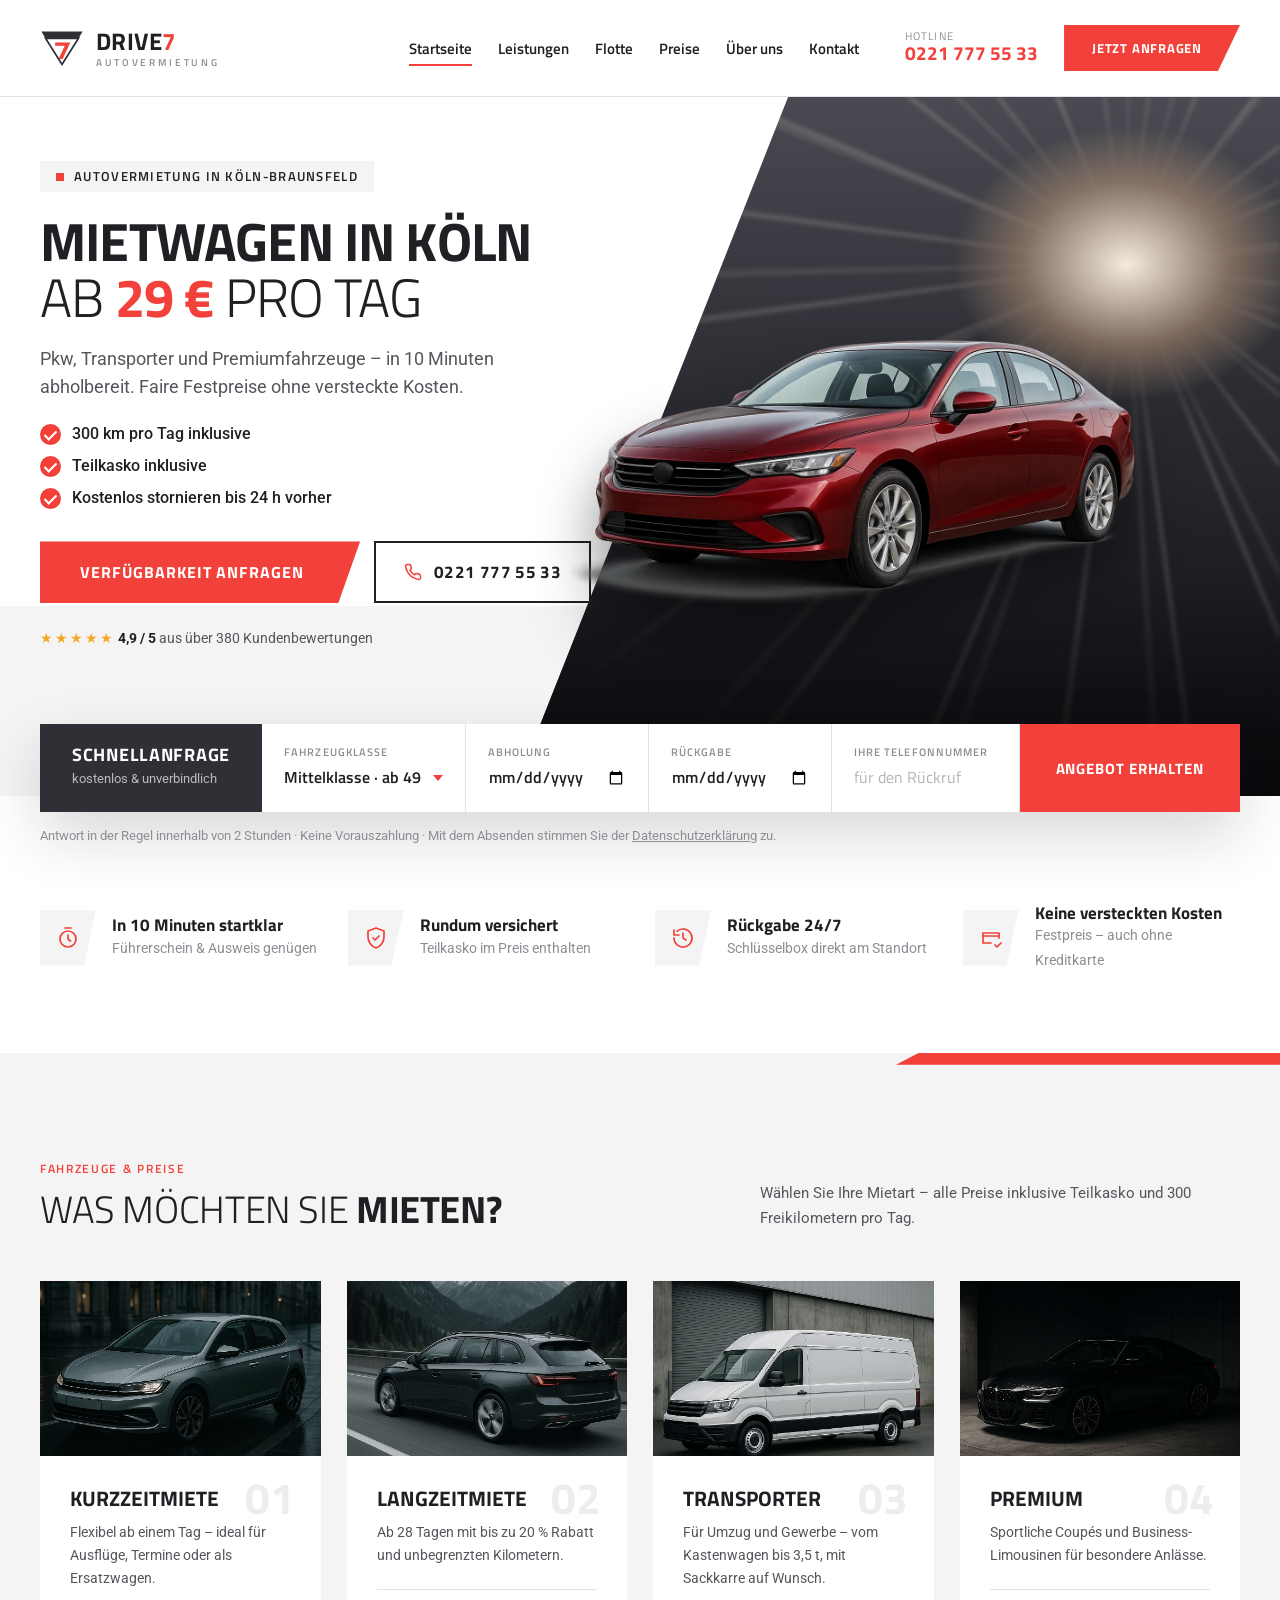
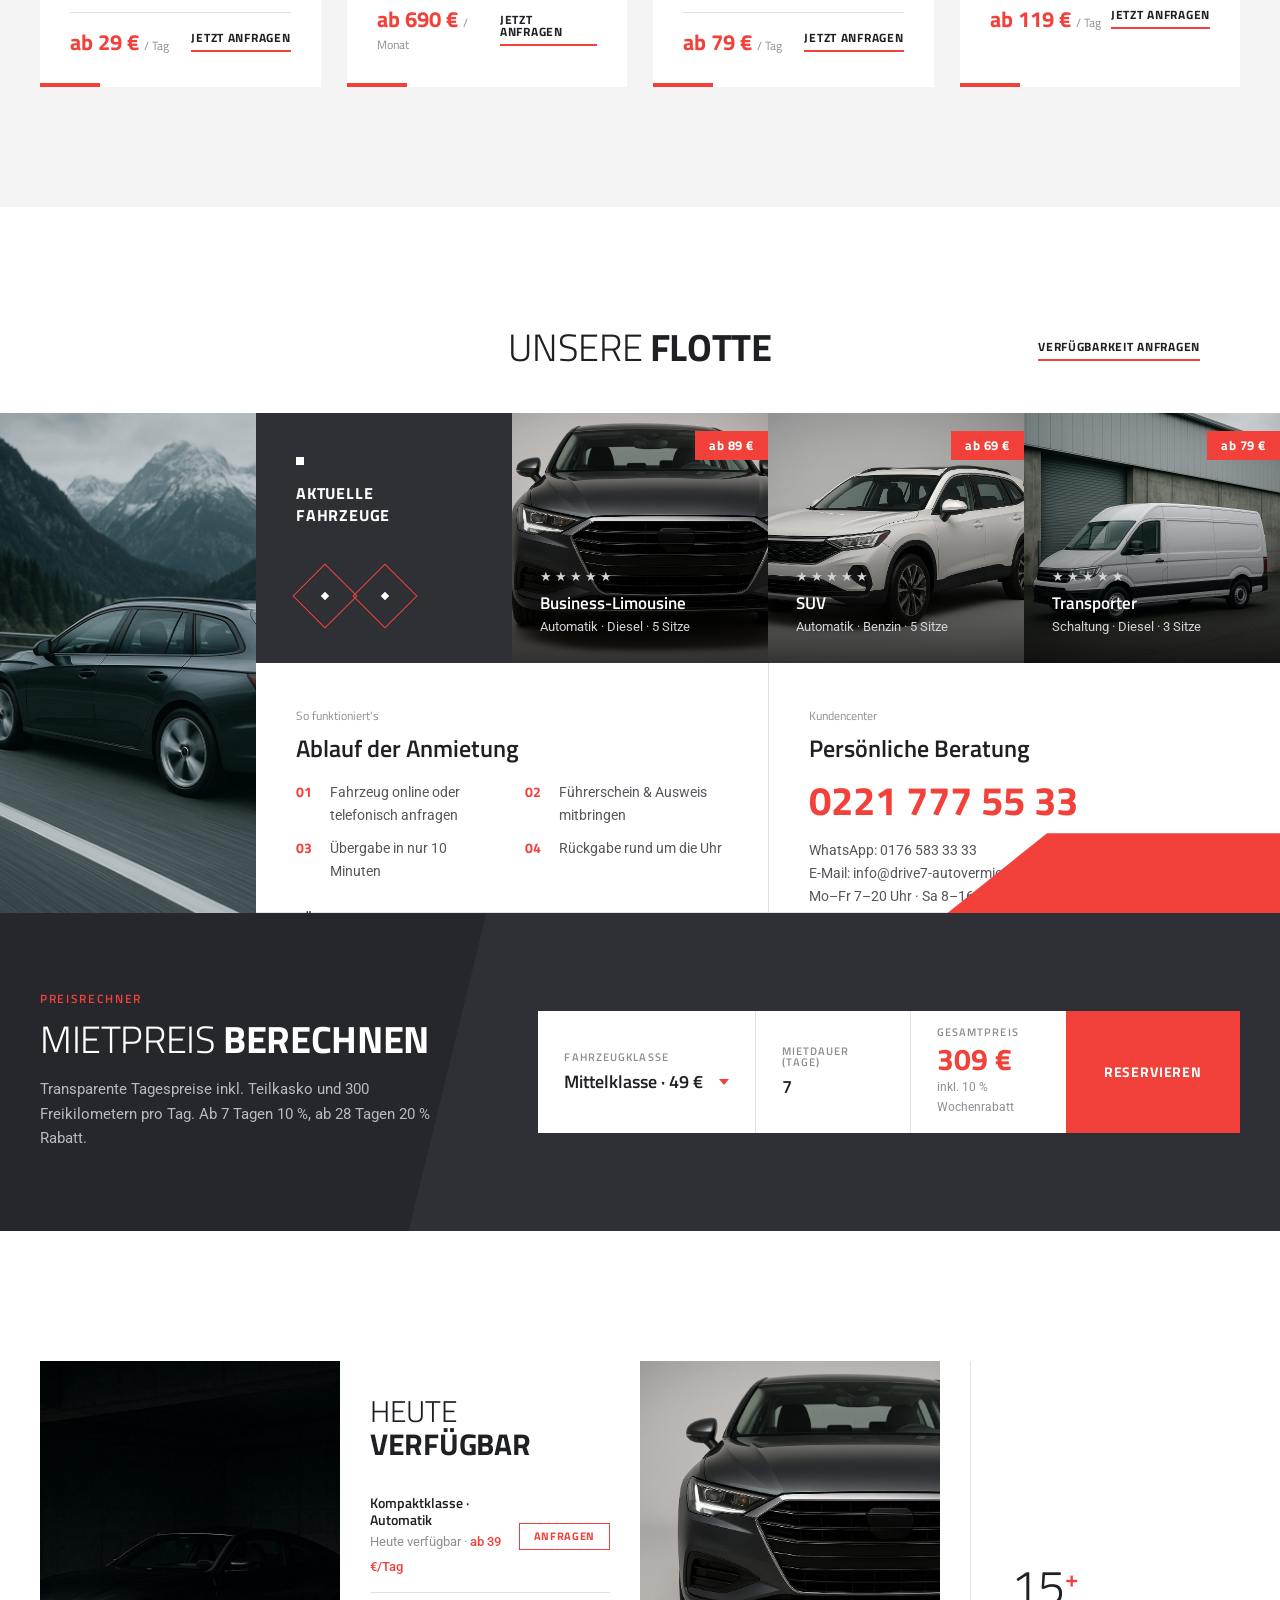
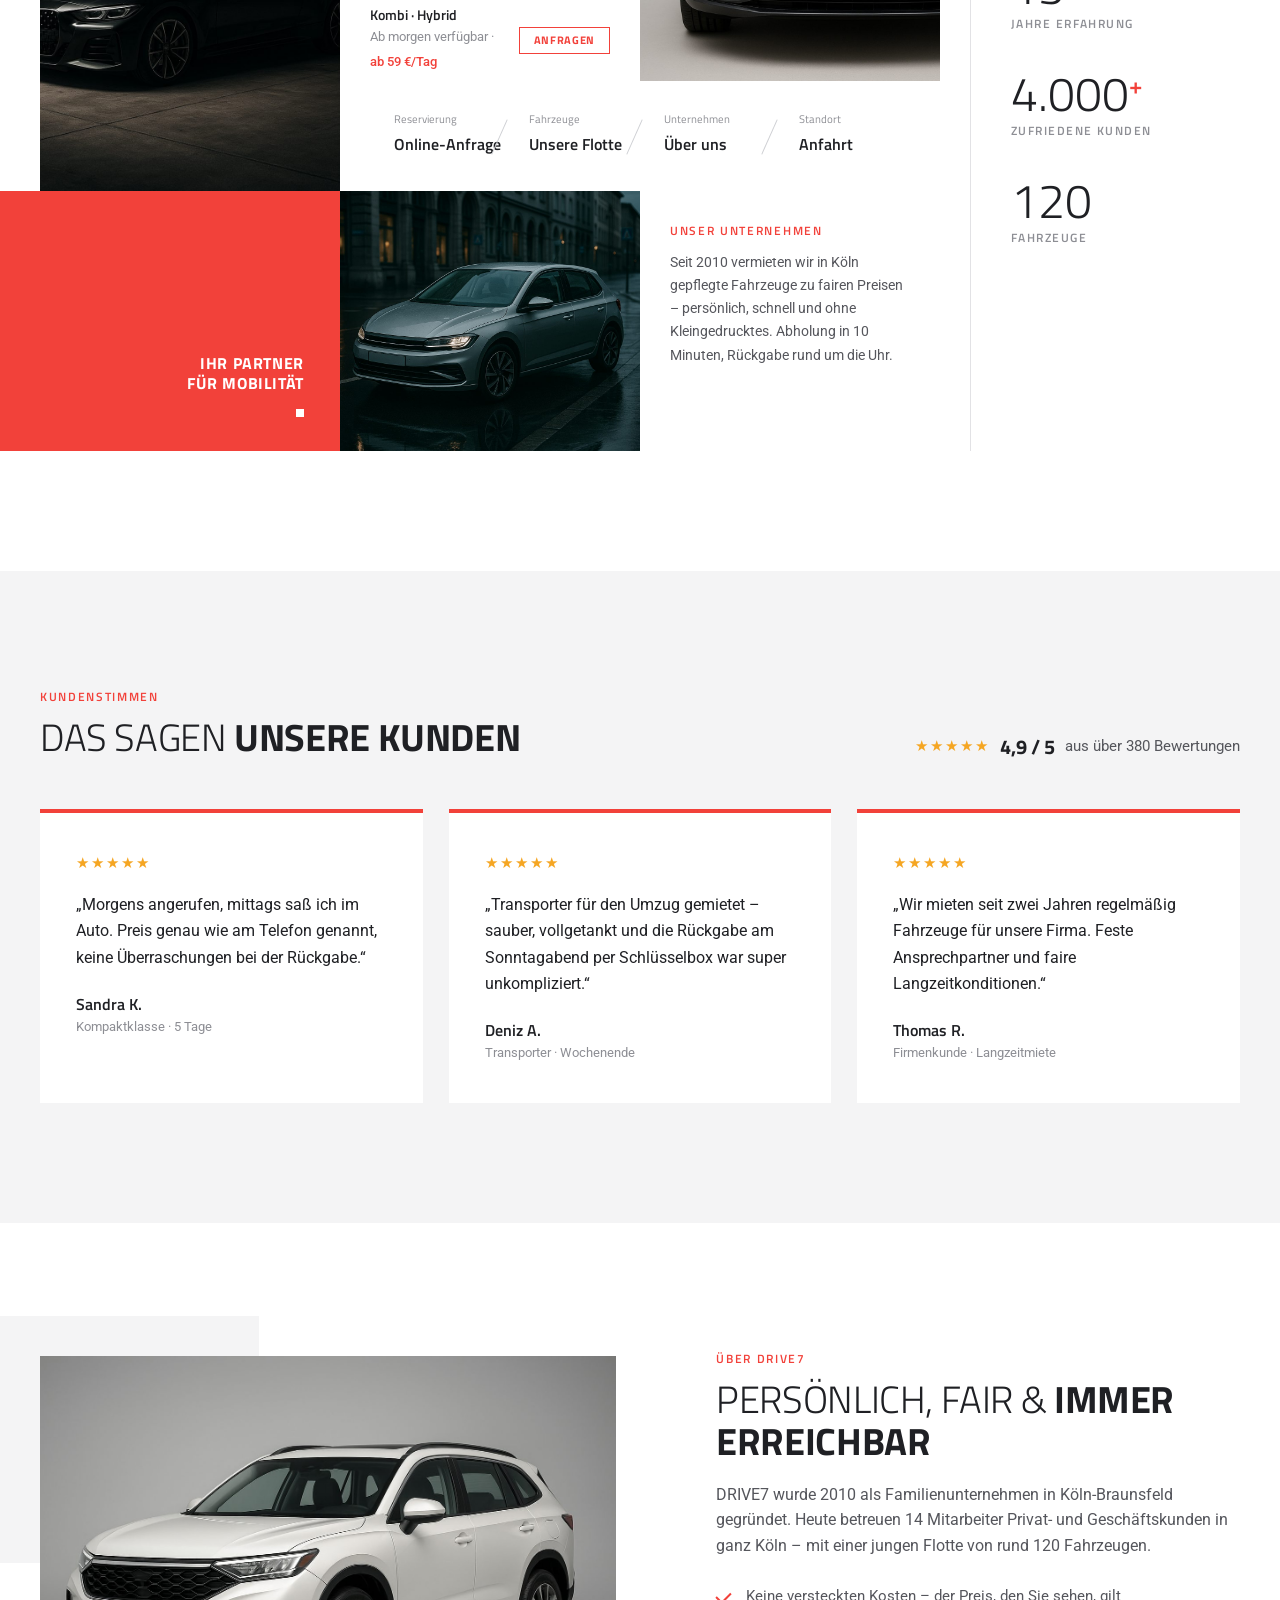
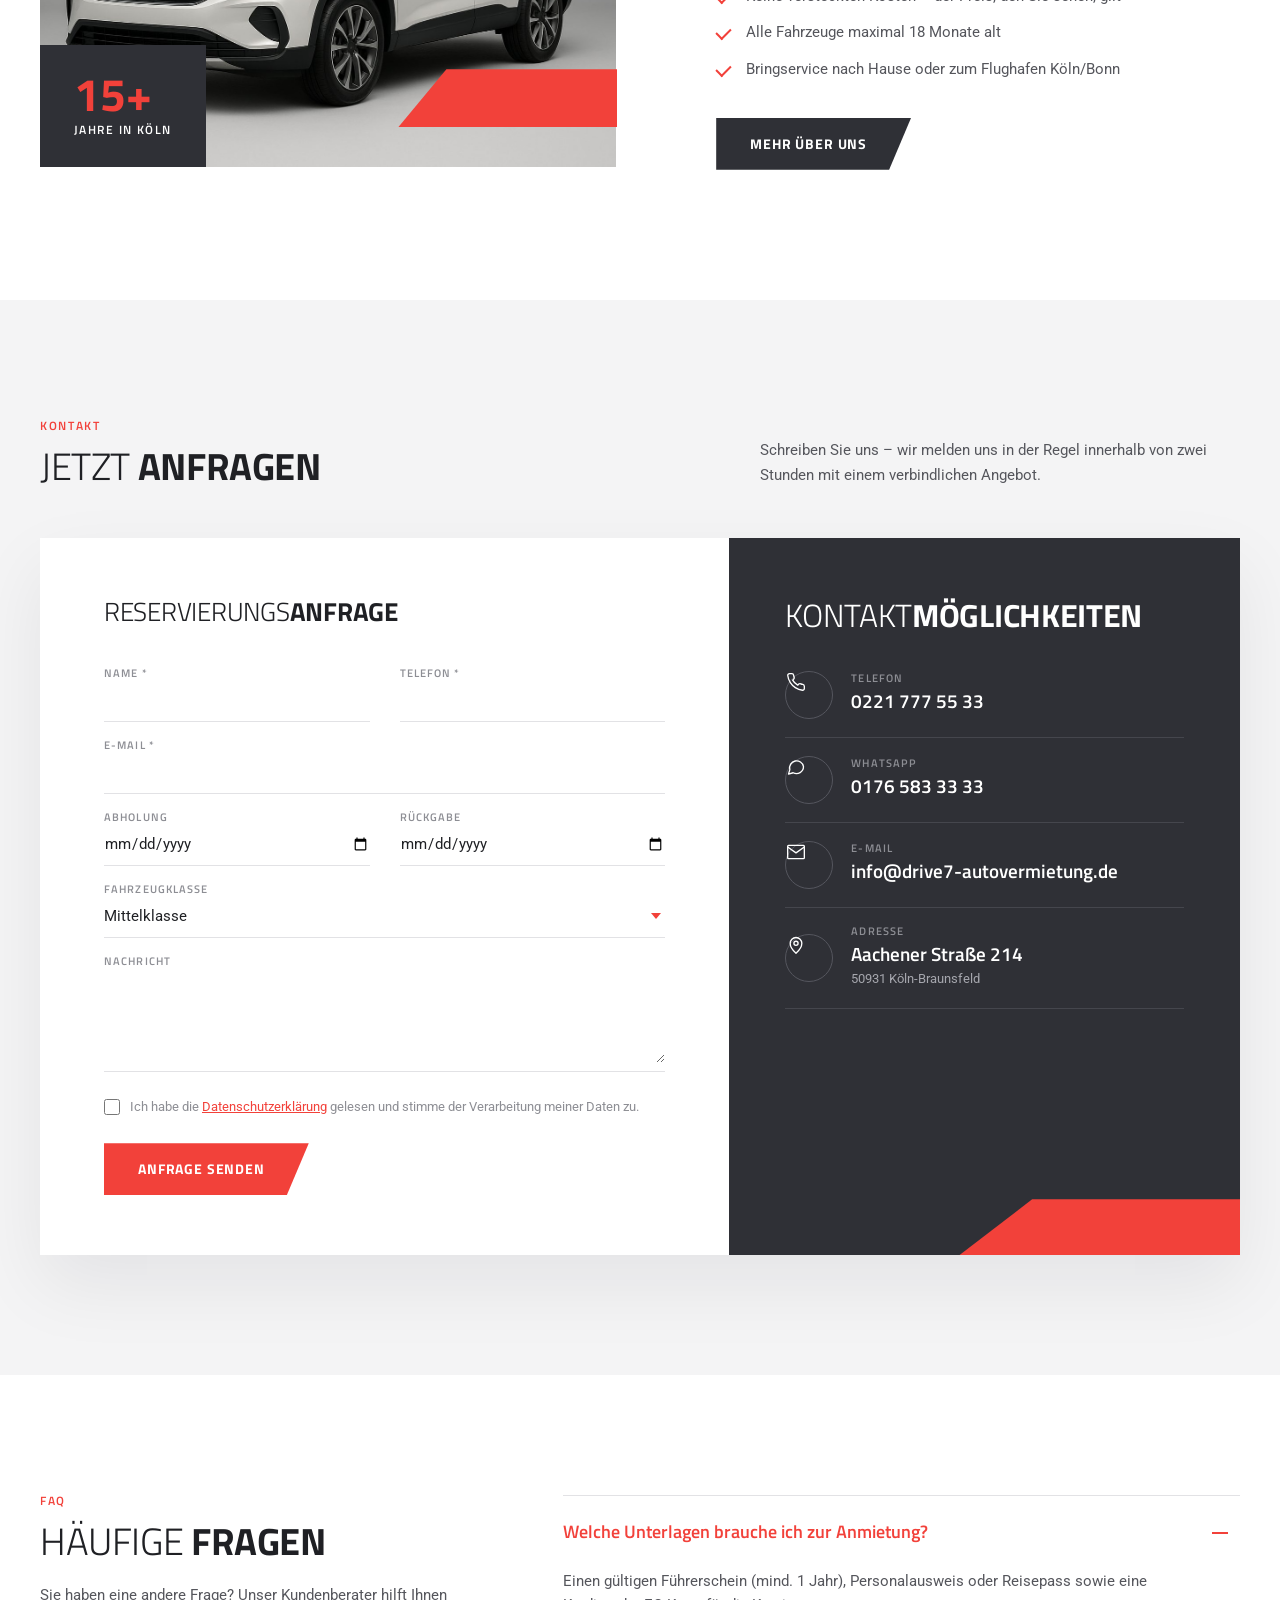
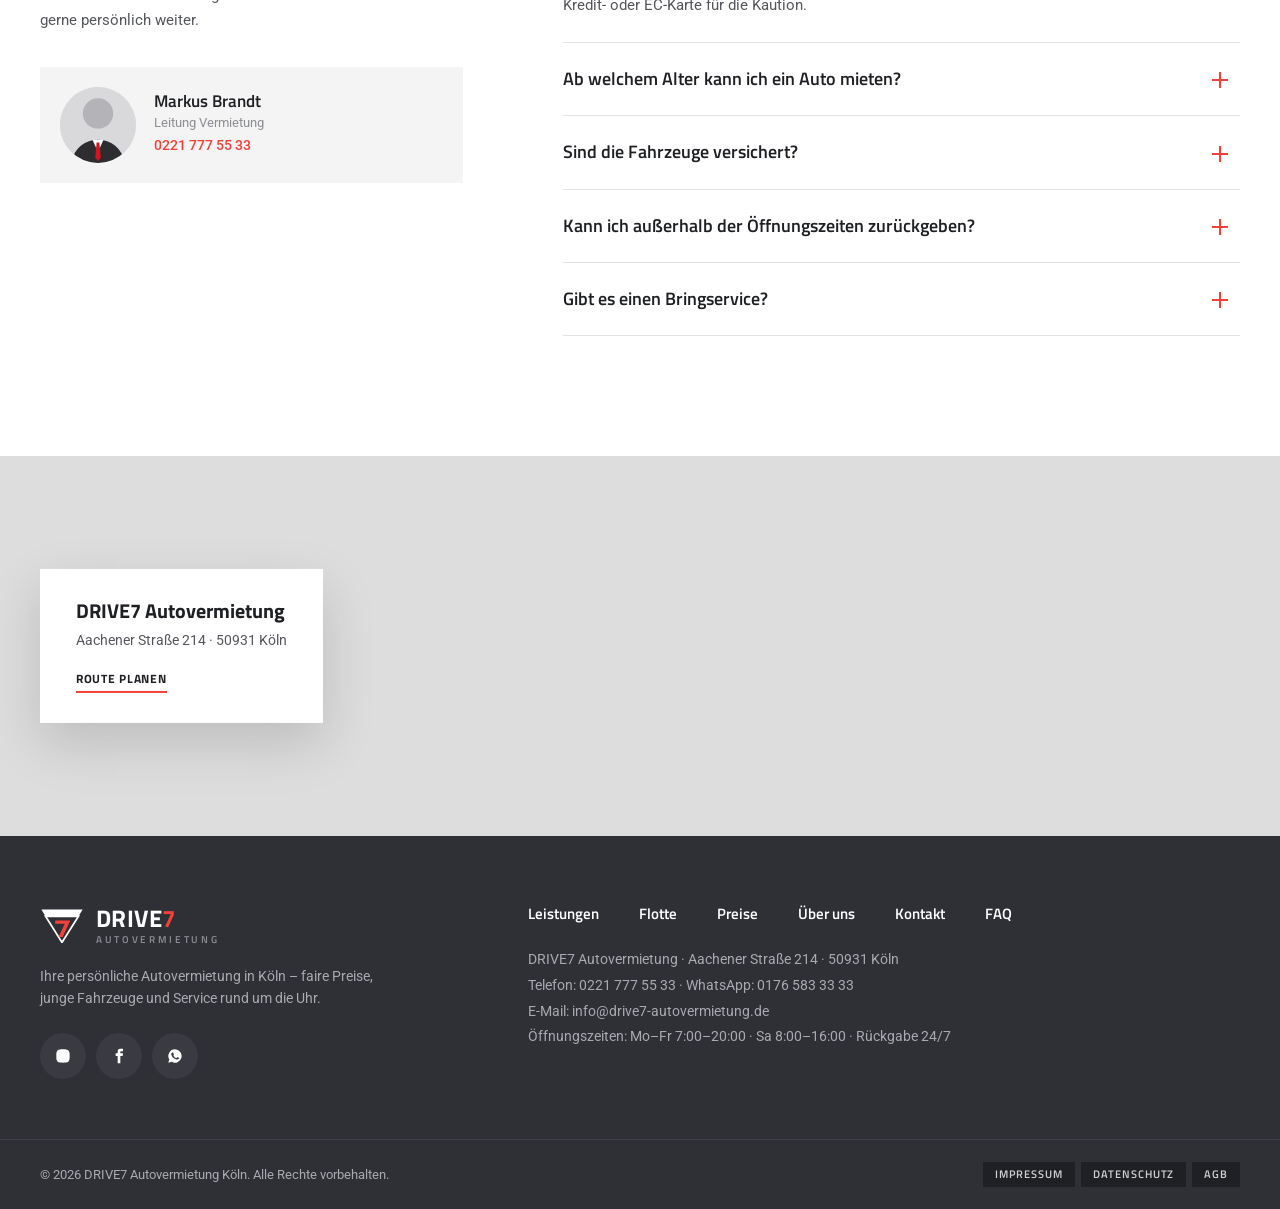
==== commit 5f5d0346: "Landingpage-Optimierung: klares Hero, Anfrageleiste, USPs, Kundenstimmen, Sticky-CTAs Co-Authored-By" ====
--- a/index.html
+++ b/index.html
@@ -3,13 +3,13 @@
 <head>
 <meta charset="utf-8">
 <meta name="viewport" content="width=device-width, initial-scale=1">
-<title>DRIVE7 Autovermietung Köln – Mietwagen, Transporter &amp; Langzeitmiete</title>
-<meta name="description" content="DRIVE7 Autovermietung in Köln: Kleinwagen, Kombis, SUVs, Transporter und Premiumfahrzeuge zu fairen Preisen. Online anfragen, Rückgabe rund um die Uhr.">
+<title>Autovermietung Köln ab 29 €/Tag – Mietwagen &amp; Transporter | DRIVE7</title>
+<meta name="description" content="Mietwagen in Köln ab 29 € pro Tag: Pkw, Transporter &amp; Premiumfahrzeuge. In 10 Minuten abholbereit, Teilkasko inklusive, Rückgabe 24/7. Jetzt Verfügbarkeit anfragen!">
 <meta name="theme-color" content="#2f3036">
 <link rel="preconnect" href="https://fonts.googleapis.com">
 <link rel="preconnect" href="https://fonts.gstatic.com" crossorigin>
 <link href="https://fonts.googleapis.com/css2?family=Roboto:wght@300;400;500&family=Titillium+Web:wght@300;400;600;700&display=swap" rel="stylesheet">
-<link rel="stylesheet" href="assets/css/style.css">
+<link rel="stylesheet" href="assets/css/style.css?v=3">
 <link rel="icon" href="assets/img/favicon.svg" type="image/svg+xml">
 </head>
 <body>
@@ -28,10 +28,11 @@
       <a href="index.html#preise">Preise</a>
       <a href="ueber-uns.html">Über uns</a>
       <a href="kontakt.html">Kontakt</a>
-      <a href="kontakt.html#formular" class="btn btn--red nav__cta">Jetzt reservieren</a>
+      <a href="#buchen" class="btn btn--red nav__cta">Jetzt reservieren</a>
     </nav>
     <a class="header__tel" href="tel:+492217775533"><small>Hotline</small><b>0221 777 55 33</b></a>
-    <a href="kontakt.html#formular" class="btn btn--red">Reservieren</a>
+    <a href="#buchen" class="btn btn--red">Jetzt anfragen</a>
+    <a class="header__call" href="tel:+492217775533" aria-label="Jetzt anrufen"><svg viewBox="0 0 24 24" aria-hidden="true"><path d="M22 16.9v3a2 2 0 0 1-2.2 2 19.8 19.8 0 0 1-8.6-3.1 19.5 19.5 0 0 1-6-6A19.8 19.8 0 0 1 2.1 4.2 2 2 0 0 1 4.1 2h3a2 2 0 0 1 2 1.7c.1.9.4 1.8.7 2.7a2 2 0 0 1-.5 2.1L8 9.8a16 16 0 0 0 6 6l1.3-1.3a2 2 0 0 1 2.1-.4c.9.3 1.8.6 2.7.7a2 2 0 0 1 1.7 2z"/></svg></a>
     <button class="burger" aria-label="Menü öffnen" aria-expanded="false"><span></span><span></span><span></span></button>
   </div>
 </header>
@@ -42,63 +43,49 @@
 <section class="hero">
   <div class="hero__visual"></div>
   <div class="hero__red"></div>
-  <img class="hero__car" src="assets/img/hero-car.webp" alt="Roter Mittelklassewagen aus der DRIVE7 Mietflotte" width="1536" height="1024">
+  <img class="hero__car" src="assets/img/hero-car.webp" alt="Roter Mittelklasse-Mietwagen von DRIVE7 Köln" width="1536" height="1024">
   <div class="wrap">
     <div class="hero__text">
-      <h1>Der beste Weg, <span>ein Auto zu mieten</span></h1>
-      <div class="dots"><i class="on"></i><i></i></div>
-      <form class="quick js-form" autocomplete="on">
-        <h2>Schnellanfrage – kostenlos &amp; unverbindlich</h2>
-        <div class="quick__grid">
-          <label><input type="text" name="name" placeholder="Name" required></label>
-          <label><input type="tel" name="tel" placeholder="Telefon" required></label>
-          <label><select name="klasse" aria-label="Fahrzeugklasse">
-            <option>Kleinwagen</option><option>Kompaktklasse</option><option selected>Mittelklasse</option><option>Kombi</option><option>SUV</option><option>Transporter</option><option>Premium</option>
-          </select></label>
-          <label><input type="text" name="zeitraum" placeholder="Zeitraum (z. B. 3.–7. Okt.)"></label>
-          <label class="check" style="grid-column:1/-1"><input type="checkbox" required> Ich stimme der Datenverarbeitung zu (Datenschutz).</label>
-        </div>
-        <button type="submit" class="btn">Anfrage senden</button>
-        <p class="form__msg">Vielen Dank! Wir rufen Sie in Kürze zurück.</p>
-      </form>
-      <div class="hero__contact">
-        <a href="tel:+492217775533">Tel <b>0221 777 55 33</b></a>
-        <a href="https://wa.me/491765833333" target="_blank" rel="noopener">WhatsApp <b>0176 583 33 33</b></a>
-      </div>
-    </div>
-  </div>
-</section>
-
-<!-- MOSAIC -->
-<section class="mosaic" id="anfrage">
-  <div class="wrap">
-    <div class="mosaic__grid">
-      <div class="m-photo m-a reveal"><img src="assets/img/service-premium.jpg" alt="Schwarzes Coupé in der Tiefgarage" loading="lazy"></div>
-      <div class="m-inq">
-        <h2 class="title" style="font-size:30px">Online <b>Anfrage</b></h2>
-        <div class="offer"><div><b>Kompaktklasse · Automatik</b><span>Heute verfügbar · <em>ab 39 €/Tag</em></span></div><a class="btn btn--line" href="kontakt.html#formular">Anfragen</a></div>
-        <div class="offer"><div><b>Kombi · Hybrid</b><span>Ab morgen verfügbar · <em>ab 59 €/Tag</em></span></div><a class="btn btn--line" href="kontakt.html#formular">Anfragen</a></div>
-        <div class="offer"><div><b>Transporter · 3,5 t</b><span>Wochenende frei · <em>ab 79 €/Tag</em></span></div><a class="btn btn--line" href="kontakt.html#formular">Anfragen</a></div>
-      </div>
-      <div class="m-photo m-b reveal"><img src="assets/img/fleet-1.jpg" alt="Front einer dunklen Limousine" loading="lazy"></div>
-      <nav class="m-links" aria-label="Schnellzugriff">
-        <a href="kontakt.html#formular"><small>Reservierung</small><b>Online-Anfrage</b></a>
-        <a href="#flotte"><small>Fahrzeuge</small><b>Unsere Flotte</b></a>
-        <a href="ueber-uns.html"><small>Unternehmen</small><b>Über uns</b></a>
-        <a href="kontakt.html"><small>Standort</small><b>Anfahrt</b></a>
-      </nav>
-      <div class="m-red"><b>Ihr Partner<br>für Mobilität</b><i></i></div>
-      <div class="m-photo m-c reveal"><img src="assets/img/service-kurz.jpg" alt="Kompaktwagen in der Stadt bei Regen" loading="lazy"></div>
-      <div class="m-company">
-        <span class="eyebrow">Unser Unternehmen</span>
-        <p>Seit 2010 vermieten wir in Köln gepflegte Fahrzeuge zu fairen Preisen – persönlich, schnell und ohne Kleingedrucktes. Abholung in 10 Minuten, Rückgabe rund um die Uhr.</p>
-      </div>
-      <div class="m-stats">
-        <div><b>15<sup>+</sup></b><span>Jahre Erfahrung</span></div>
-        <div><b>4.000<sup>+</sup></b><span>Zufriedene Kunden</span></div>
-        <div><b>120</b><span>Fahrzeuge</span></div>
-      </div>
-    </div>
+      <span class="hero__tag"><i></i>Autovermietung in Köln-Braunsfeld</span>
+      <h1>Mietwagen in Köln <span>ab <em>29 €</em> pro Tag</span></h1>
+      <p class="hero__sub">Pkw, Transporter und Premiumfahrzeuge – in 10 Minuten abholbereit. Faire Festpreise ohne versteckte Kosten.</p>
+      <ul class="hero__checks">
+        <li>300 km pro Tag inklusive</li>
+        <li>Teilkasko inklusive</li>
+        <li>Kostenlos stornieren bis 24 h vorher</li>
+      </ul>
+      <div class="hero__cta">
+        <a href="#buchen" class="btn btn--red btn--lg">Verfügbarkeit anfragen</a>
+        <a href="tel:+492217775533" class="btn btn--tel"><svg viewBox="0 0 24 24" aria-hidden="true"><path d="M22 16.9v3a2 2 0 0 1-2.2 2 19.8 19.8 0 0 1-8.6-3.1 19.5 19.5 0 0 1-6-6A19.8 19.8 0 0 1 2.1 4.2 2 2 0 0 1 4.1 2h3a2 2 0 0 1 2 1.7c.1.9.4 1.8.7 2.7a2 2 0 0 1-.5 2.1L8 9.8a16 16 0 0 0 6 6l1.3-1.3a2 2 0 0 1 2.1-.4c.9.3 1.8.6 2.7.7a2 2 0 0 1 1.7 2z"/></svg>0221 777 55 33</a>
+      </div>
+      <p class="hero__rating"><span class="stars">★★★★★</span> <b>4,9 / 5</b> aus über 380 Kundenbewertungen</p>
+    </div>
+  </div>
+</section>
+
+<!-- BUCHEN -->
+<section class="book" id="buchen">
+  <div class="wrap">
+    <form class="book__form js-form" autocomplete="on">
+      <div class="book__head"><b>Schnellanfrage</b><span>kostenlos &amp; unverbindlich</span></div>
+      <label><small>Fahrzeugklasse</small>
+        <select name="klasse" id="b-klasse">
+          <option>Kleinwagen · ab 29 €</option><option>Kompaktklasse · ab 39 €</option><option selected>Mittelklasse · ab 49 €</option><option>Kombi · ab 59 €</option><option>SUV · ab 69 €</option><option>Transporter · ab 79 €</option><option>Premium · ab 119 €</option>
+        </select></label>
+      <label><small>Abholung</small><input type="date" name="von" required></label>
+      <label><small>Rückgabe</small><input type="date" name="bis" required></label>
+      <label><small>Ihre Telefonnummer</small><input type="tel" name="tel" placeholder="für den Rückruf" autocomplete="tel" required></label>
+      <button type="submit" class="btn btn--red">Angebot erhalten</button>
+      <p class="form__msg book__msg">Vielen Dank! Wir rufen Sie in Kürze mit Ihrem Angebot zurück.</p>
+    </form>
+    <p class="book__note">Antwort in der Regel innerhalb von 2 Stunden · Keine Vorauszahlung · Mit dem Absenden stimmen Sie der <a href="#">Datenschutzerklärung</a> zu.</p>
+
+    <ul class="usp">
+      <li><span class="usp__ic"><svg viewBox="0 0 24 24"><circle cx="12" cy="13" r="8"/><path d="M12 9v4l2.5 2M9 2h6"/></svg></span><div><b>In 10 Minuten startklar</b><span>Führerschein &amp; Ausweis genügen</span></div></li>
+      <li><span class="usp__ic"><svg viewBox="0 0 24 24"><path d="M12 2 4 5v6c0 5 3.4 9.4 8 11 4.6-1.6 8-6 8-11V5z"/><path d="m9 12 2 2 4-4"/></svg></span><div><b>Rundum versichert</b><span>Teilkasko im Preis enthalten</span></div></li>
+      <li><span class="usp__ic"><svg viewBox="0 0 24 24"><path d="M3 12a9 9 0 1 0 3-6.7"/><path d="M3 4v5h5M12 7v5l3 2"/></svg></span><div><b>Rückgabe 24/7</b><span>Schlüsselbox direkt am Standort</span></div></li>
+      <li><span class="usp__ic"><svg viewBox="0 0 24 24"><path d="M20 12V7H4v10h8"/><path d="M4 10h16M16 19l2 2 4-4"/></svg></span><div><b>Keine versteckten Kosten</b><span>Festpreis – auch ohne Kreditkarte</span></div></li>
+    </ul>
   </div>
 </section>
 
@@ -106,29 +93,29 @@
 <section class="services" id="leistungen">
   <div class="wrap">
     <div class="sec-head">
-      <div><span class="eyebrow">Was wir bieten</span><h2 class="title">Unsere <b>Leistungen</b></h2></div>
-      <p>Vom Kleinwagen für die Stadt bis zum Transporter für den Umzug – bei uns finden Sie das passende Fahrzeug für jeden Anlass.</p>
+      <div><span class="eyebrow">Fahrzeuge &amp; Preise</span><h2 class="title">Was möchten Sie <b>mieten?</b></h2></div>
+      <p>Wählen Sie Ihre Mietart – alle Preise inklusive Teilkasko und 300 Freikilometern pro Tag.</p>
     </div>
     <div class="services__grid">
-      <a href="kontakt.html#formular" class="svc reveal">
+      <a href="#buchen" data-klasse="0" class="svc reveal">
         <div class="svc__img"><img src="assets/img/service-kurz.jpg" alt="" loading="lazy"></div>
         <div class="svc__body"><span class="svc__num">01</span><h3>Kurzzeitmiete</h3><p>Flexibel ab einem Tag – ideal für Ausflüge, Termine oder als Ersatzwagen.</p>
-          <div class="svc__price"><b>ab 29 € <small>/ Tag</small></b><span class="more">Anfragen</span></div></div>
+          <div class="svc__price"><b>ab 29 € <small>/ Tag</small></b><span class="more">Jetzt anfragen</span></div></div>
       </a>
-      <a href="kontakt.html#formular" class="svc reveal">
+      <a href="#buchen" data-klasse="2" class="svc reveal">
         <div class="svc__img"><img src="assets/img/service-lang.jpg" alt="" loading="lazy"></div>
         <div class="svc__body"><span class="svc__num">02</span><h3>Langzeitmiete</h3><p>Ab 28 Tagen mit bis zu 20 % Rabatt und unbegrenzten Kilometern.</p>
-          <div class="svc__price"><b>ab 690 € <small>/ Monat</small></b><span class="more">Anfragen</span></div></div>
+          <div class="svc__price"><b>ab 690 € <small>/ Monat</small></b><span class="more">Jetzt anfragen</span></div></div>
       </a>
-      <a href="kontakt.html#formular" class="svc reveal">
+      <a href="#buchen" data-klasse="5" class="svc reveal">
         <div class="svc__img"><img src="assets/img/service-transporter.jpg" alt="" loading="lazy"></div>
         <div class="svc__body"><span class="svc__num">03</span><h3>Transporter</h3><p>Für Umzug und Gewerbe – vom Kastenwagen bis 3,5 t, mit Sackkarre auf Wunsch.</p>
-          <div class="svc__price"><b>ab 79 € <small>/ Tag</small></b><span class="more">Anfragen</span></div></div>
+          <div class="svc__price"><b>ab 79 € <small>/ Tag</small></b><span class="more">Jetzt anfragen</span></div></div>
       </a>
-      <a href="kontakt.html#formular" class="svc reveal">
+      <a href="#buchen" data-klasse="6" class="svc reveal">
         <div class="svc__img"><img src="assets/img/service-premium.jpg" alt="" loading="lazy"></div>
         <div class="svc__body"><span class="svc__num">04</span><h3>Premium</h3><p>Sportliche Coupés und Business-Limousinen für besondere Anlässe.</p>
-          <div class="svc__price"><b>ab 119 € <small>/ Tag</small></b><span class="more">Anfragen</span></div></div>
+          <div class="svc__price"><b>ab 119 € <small>/ Tag</small></b><span class="more">Jetzt anfragen</span></div></div>
       </a>
     </div>
   </div>
@@ -137,7 +124,7 @@
 <!-- FLOTTE -->
 <section class="fleet" id="flotte">
   <div class="wrap">
-    <div class="sec-head"><h2 class="title">Unsere <b>Flotte</b></h2><a href="kontakt.html#formular" class="more">Alle ansehen</a></div>
+    <div class="sec-head"><h2 class="title">Unsere <b>Flotte</b></h2><a href="#buchen" class="more">Verfügbarkeit anfragen</a></div>
   </div>
   <div class="fleet__grid">
     <div class="f-tile f-land"><img src="assets/img/service-lang.jpg" alt="Kombi auf einer Alpenstraße" loading="lazy"></div>
@@ -194,8 +181,62 @@
         </select></label>
       <label><small>Mietdauer (Tage)</small><input id="c-days" type="number" inputmode="numeric" min="1" max="365" value="7"></label>
       <div class="calc__out"><small>Gesamtpreis</small><strong id="c-total">309 €</strong><span id="c-note">inkl. 10 % Wochenrabatt</span></div>
-      <a href="kontakt.html#formular" class="btn btn--red">Reservieren</a>
+      <a href="#buchen" class="btn btn--red">Reservieren</a>
     </form>
+  </div>
+</section>
+
+<!-- MOSAIC -->
+<section class="mosaic" id="anfrage">
+  <div class="wrap">
+    <div class="mosaic__grid">
+      <div class="m-photo m-a reveal"><img src="assets/img/service-premium.jpg" alt="Schwarzes Coupé in der Tiefgarage" loading="lazy"></div>
+      <div class="m-inq">
+        <h2 class="title" style="font-size:30px">Heute <b>verfügbar</b></h2>
+        <div class="offer"><div><b>Kompaktklasse · Automatik</b><span>Heute verfügbar · <em>ab 39 €/Tag</em></span></div><a class="btn btn--line" href="#buchen" data-klasse="1">Anfragen</a></div>
+        <div class="offer"><div><b>Kombi · Hybrid</b><span>Ab morgen verfügbar · <em>ab 59 €/Tag</em></span></div><a class="btn btn--line" href="#buchen" data-klasse="3">Anfragen</a></div>
+        <div class="offer"><div><b>Transporter · 3,5 t</b><span>Wochenende frei · <em>ab 79 €/Tag</em></span></div><a class="btn btn--line" href="#buchen" data-klasse="5">Anfragen</a></div>
+      </div>
+      <div class="m-photo m-b reveal"><img src="assets/img/fleet-1.jpg" alt="Front einer dunklen Limousine" loading="lazy"></div>
+      <nav class="m-links" aria-label="Schnellzugriff">
+        <a href="#buchen"><small>Reservierung</small><b>Online-Anfrage</b></a>
+        <a href="#flotte"><small>Fahrzeuge</small><b>Unsere Flotte</b></a>
+        <a href="ueber-uns.html"><small>Unternehmen</small><b>Über uns</b></a>
+        <a href="kontakt.html"><small>Standort</small><b>Anfahrt</b></a>
+      </nav>
+      <div class="m-red"><b>Ihr Partner<br>für Mobilität</b><i></i></div>
+      <div class="m-photo m-c reveal"><img src="assets/img/service-kurz.jpg" alt="Kompaktwagen in der Stadt bei Regen" loading="lazy"></div>
+      <div class="m-company">
+        <span class="eyebrow">Unser Unternehmen</span>
+        <p>Seit 2010 vermieten wir in Köln gepflegte Fahrzeuge zu fairen Preisen – persönlich, schnell und ohne Kleingedrucktes. Abholung in 10 Minuten, Rückgabe rund um die Uhr.</p>
+      </div>
+      <div class="m-stats">
+        <div><b>15<sup>+</sup></b><span>Jahre Erfahrung</span></div>
+        <div><b>4.000<sup>+</sup></b><span>Zufriedene Kunden</span></div>
+        <div><b>120</b><span>Fahrzeuge</span></div>
+      </div>
+    </div>
+  </div>
+</section>
+
+<!-- BEWERTUNGEN -->
+<section class="reviews">
+  <div class="wrap">
+    <div class="sec-head">
+      <div><span class="eyebrow">Kundenstimmen</span><h2 class="title">Das sagen <b>unsere Kunden</b></h2></div>
+      <p class="reviews__score"><span class="stars">★★★★★</span><b>4,9 / 5</b> aus über 380 Bewertungen</p>
+    </div>
+    <div class="reviews__grid">
+      <figure class="review reveal"><span class="stars">★★★★★</span>
+        <blockquote>„Morgens angerufen, mittags saß ich im Auto. Preis genau wie am Telefon genannt, keine Überraschungen bei der Rückgabe.“</blockquote>
+        <figcaption><b>Sandra K.</b><span>Kompaktklasse · 5 Tage</span></figcaption></figure>
+      <figure class="review reveal"><span class="stars">★★★★★</span>
+        <blockquote>„Transporter für den Umzug gemietet – sauber, vollgetankt und die Rückgabe am Sonntagabend per Schlüsselbox war super unkompliziert.“</blockquote>
+        <figcaption><b>Deniz A.</b><span>Transporter · Wochenende</span></figcaption></figure>
+      <figure class="review reveal"><span class="stars">★★★★★</span>
+        <blockquote>„Wir mieten seit zwei Jahren regelmäßig Fahrzeuge für unsere Firma. Feste Ansprechpartner und faire Langzeitkonditionen.“</blockquote>
+        <figcaption><b>Thomas R.</b><span>Firmenkunde · Langzeitmiete</span></figcaption></figure>
+    </div>
   </div>
 </section>
 
@@ -322,6 +363,8 @@
   </div>
 </footer>
 
-<script src="assets/js/main.js"></script>
+<div class="mbar"><a href="tel:+492217775533" class="mbar__call"><svg viewBox="0 0 24 24" aria-hidden="true"><path d="M22 16.9v3a2 2 0 0 1-2.2 2 19.8 19.8 0 0 1-8.6-3.1 19.5 19.5 0 0 1-6-6A19.8 19.8 0 0 1 2.1 4.2 2 2 0 0 1 4.1 2h3a2 2 0 0 1 2 1.7c.1.9.4 1.8.7 2.7a2 2 0 0 1-.5 2.1L8 9.8a16 16 0 0 0 6 6l1.3-1.3a2 2 0 0 1 2.1-.4c.9.3 1.8.6 2.7.7a2 2 0 0 1 1.7 2z"/></svg>Anrufen</a><a href="#buchen" class="mbar__cta">Jetzt anfragen</a></div>
+
+<script src="assets/js/main.js?v=3"></script>
 </body>
 </html>
--- a/assets/css/style.css
+++ b/assets/css/style.css
@@ -582,3 +582,122 @@
 @media (max-width: 560px) {
   .m-links { grid-template-columns: 1fr 1fr; }
 }
+
+/* ==========================================================================
+   Landing-page optimisation (clear hero, booking bar, trust, sticky CTAs)
+   ========================================================================== */
+[id] { scroll-margin-top: 110px; }
+.stars { color: #f5a623; letter-spacing: 2px; }
+.header { position: sticky; top: 0; box-shadow: 0 1px 0 var(--line); }
+.header__call { display: none; }
+
+.hero, .hero .wrap { min-height: 700px; }
+.hero__visual { width: 60%; clip-path: polygon(36% 0, 100% 0, 100% 100%, 0 100%); }
+.hero__red { left: 30%; }
+.hero__text { width: 640px; padding: 60px 0 140px; }
+.hero__tag { display: inline-flex; align-items: center; gap: 10px; background: var(--bg); padding: 9px 16px; font: 600 13px/1 var(--head-font); text-transform: uppercase; letter-spacing: .1em; color: var(--head); margin-bottom: 22px; }
+.hero__tag i { width: 8px; height: 8px; background: var(--red); }
+.hero h1 { font-size: 64px; }
+.hero h1 em { font-style: normal; font-weight: 700; color: var(--red); }
+.hero__sub { font-size: 18px; line-height: 1.55; max-width: 520px; margin-top: 20px; color: var(--text); }
+.hero__checks { display: grid; gap: 10px; margin: 24px 0 32px; }
+.hero__checks li { position: relative; padding-left: 32px; font: 500 15.5px/1.4 var(--body); color: var(--head); }
+.hero__checks li::before { content: ""; position: absolute; left: 0; top: 0; width: 21px; height: 21px; border-radius: 50%; background: var(--red); }
+.hero__checks li::after { content: ""; position: absolute; left: 7px; top: 4px; width: 5px; height: 10px; border: solid #fff; border-width: 0 2px 2px 0; transform: rotate(45deg); }
+.hero__cta { display: flex; gap: 14px; flex-wrap: wrap; align-items: stretch; }
+.btn--lg { font-size: 16px; padding: 22px 56px 22px 40px; min-height: 62px; }
+.btn--tel { background: #fff; color: var(--head); border: 2px solid var(--head); clip-path: none; padding: 0 28px; font-size: 17px; letter-spacing: .02em; }
+.btn--tel svg { width: 18px; height: 18px; fill: none; stroke: var(--red); stroke-width: 2; stroke-linejoin: round; }
+.btn--tel:hover { background: var(--head); color: #fff; }
+.hero__rating { margin-top: 24px; font-size: 14px; }
+.hero__rating b { color: var(--head); }
+
+.book { position: relative; z-index: 5; margin-top: -72px; padding-bottom: 80px; }
+.book__form { display: grid; grid-template-columns: auto 1.3fr 1fr 1fr 1.2fr auto; background: #fff; box-shadow: 0 24px 60px rgba(20,20,30,.16); }
+.book__head { background: var(--dark); color: #fff; padding: 0 32px; display: flex; flex-direction: column; justify-content: center; gap: 5px; }
+.book__head b { font: 700 18px/1 var(--head-font); text-transform: uppercase; letter-spacing: .04em; }
+.book__head span { font-size: 12.5px; color: #b9bac0; }
+.book__form label { display: flex; flex-direction: column; justify-content: center; padding: 16px 22px; border-right: 1px solid var(--line); min-height: 88px; }
+.book__form label:focus-within { box-shadow: inset 0 -3px 0 var(--red); }
+.book__form small { font: 600 11px/1 var(--head-font); color: var(--gray); text-transform: uppercase; letter-spacing: .1em; margin-bottom: 8px; }
+.book__form input, .book__form select { border: 0; outline: none; background: transparent; font: 600 16px/1.2 var(--head-font); color: var(--head); width: 100%; appearance: none; border-radius: 0; min-height: 24px; }
+.book__form input::placeholder { color: #b3b4b9; font-weight: 400; }
+.book__form select { background: url("data:image/svg+xml,%3Csvg xmlns=%27http://www.w3.org/2000/svg%27 width=%2710%27 height=%276%27%3E%3Cpath d=%27M0 0l5 6 5-6z%27 fill=%27%23f2413a%27/%3E%3C/svg%3E") right 0 center no-repeat; padding-right: 18px; cursor: pointer; }
+.book__form .btn { clip-path: none; padding: 0 36px; font-size: 15px; min-height: 88px; }
+.book__msg { grid-column: 1 / -1; padding: 14px 22px; border-top: 1px solid var(--line); }
+.book__note { font-size: 12.5px; color: var(--gray); margin-top: 14px; }
+.book__note a { text-decoration: underline; }
+.usp { display: grid; grid-template-columns: repeat(4, 1fr); gap: 30px; margin-top: 56px; }
+.usp li { display: flex; align-items: center; gap: 16px; }
+.usp__ic { flex: none; width: 56px; height: 56px; background: var(--bg); display: flex; align-items: center; justify-content: center; clip-path: polygon(0 0, 100% 0, calc(100% - 12px) 100%, 0 100%); }
+.usp__ic svg { width: 24px; height: 24px; fill: none; stroke: var(--red); stroke-width: 1.7; stroke-linecap: round; stroke-linejoin: round; }
+.usp b { display: block; font: 700 16.5px/1.25 var(--head-font); color: var(--head); }
+.usp span { font-size: 13.5px; color: var(--gray); }
+
+.reviews { background: var(--bg); padding: 120px 0; }
+.reviews__score { display: flex; align-items: center; gap: 10px; font-size: 15px; }
+.reviews__score b { font: 700 20px/1 var(--head-font); color: var(--head); }
+.reviews__grid { display: grid; grid-template-columns: repeat(3, 1fr); gap: 26px; }
+.review { background: #fff; padding: 38px 36px; border-top: 4px solid var(--red); }
+.review blockquote { font-size: 16px; line-height: 1.65; color: var(--head); margin: 16px 0 24px; }
+.review figcaption b { display: block; font: 600 16px/1.2 var(--head-font); color: var(--head); }
+.review figcaption span { font-size: 13px; color: var(--gray); }
+
+.mbar { display: none; }
+
+@media (max-width: 1500px) {
+  .hero h1 { font-size: 54px; }
+  .hero__text { width: 560px; }
+}
+@media (max-width: 1250px) {
+  .hero__text { width: 470px; }
+  .hero h1 { font-size: 46px; }
+  .hero__sub { font-size: 16.5px; }
+  .book__form { grid-template-columns: 1fr 1fr; }
+  .book__head { grid-column: 1 / -1; flex-direction: row; align-items: center; justify-content: flex-start; gap: 14px; padding: 18px 22px; }
+  .book__form label { border-bottom: 1px solid var(--line); }
+  .book__form label:nth-of-type(even) { border-right: 0; }
+  .book__form .btn { grid-column: 1 / -1; min-height: 62px; }
+  .usp { grid-template-columns: 1fr 1fr; }
+  .reviews__grid { grid-template-columns: 1fr; }
+}
+@media (max-width: 1024px) {
+  [id] { scroll-margin-top: 90px; }
+  .header__call { display: flex; align-items: center; justify-content: center; width: 48px; height: 48px; margin-left: auto; border: 2px solid var(--head); }
+  .header__call svg { width: 20px; height: 20px; fill: none; stroke: var(--red); stroke-width: 2; stroke-linejoin: round; }
+  .burger { margin-left: 0; }
+  .header .wrap { gap: 10px; }
+  .hero, .hero .wrap { min-height: 0; }
+  .hero__visual { width: 100%; height: 50vw; max-height: 460px; clip-path: polygon(0 0, 100% 0, 100% 100%, 0 86%); }
+  .hero__car { top: 6vw; width: 76vw; right: 8%; }
+  .hero__text { width: 100%; padding: 34px 0 110px; }
+  .hero h1 { font-size: 46px; }
+  .reviews { padding: 90px 0; }
+}
+@media (max-width: 768px) {
+  body { padding-bottom: 58px; }
+  .hero__visual { height: 54vw; }
+  .hero__car { top: 5vw; width: 86vw; right: 5%; }
+  .hero__text { padding: 26px 0 96px; }
+  .hero__tag { font-size: 11.5px; margin-bottom: 16px; }
+  .hero h1 { font-size: 38px; }
+  .hero__sub { font-size: 16px; margin-top: 14px; }
+  .hero__checks { margin: 20px 0 24px; }
+  .hero__cta { flex-direction: column; }
+  .hero__cta .btn { width: 100%; min-height: 58px; }
+  .btn--lg { padding: 18px 30px; }
+  .book { margin-top: -66px; padding-bottom: 60px; }
+  .book__form { grid-template-columns: 1fr; }
+  .book__form label { border-right: 0; min-height: 76px; }
+  .book__form input, .book__form select { font-size: 17px; }
+  .usp { grid-template-columns: 1fr; gap: 18px; margin-top: 40px; }
+  .review { padding: 30px 24px; }
+  .mbar { display: grid; grid-template-columns: 1fr 1.5fr; position: fixed; left: 0; right: 0; bottom: 0; z-index: 40; height: 58px; box-shadow: 0 -6px 24px rgba(0,0,0,.18); }
+  .mbar a { display: flex; align-items: center; justify-content: center; gap: 9px; font: 700 15px/1 var(--head-font); text-transform: uppercase; letter-spacing: .05em; color: #fff; }
+  .mbar__call { background: var(--dark); }
+  .mbar__call svg { width: 17px; height: 17px; fill: none; stroke: #fff; stroke-width: 2; stroke-linejoin: round; }
+  .mbar__cta { background: var(--red); }
+}
+@media (max-width: 420px) {
+  .hero h1 { font-size: 33px; }
+}
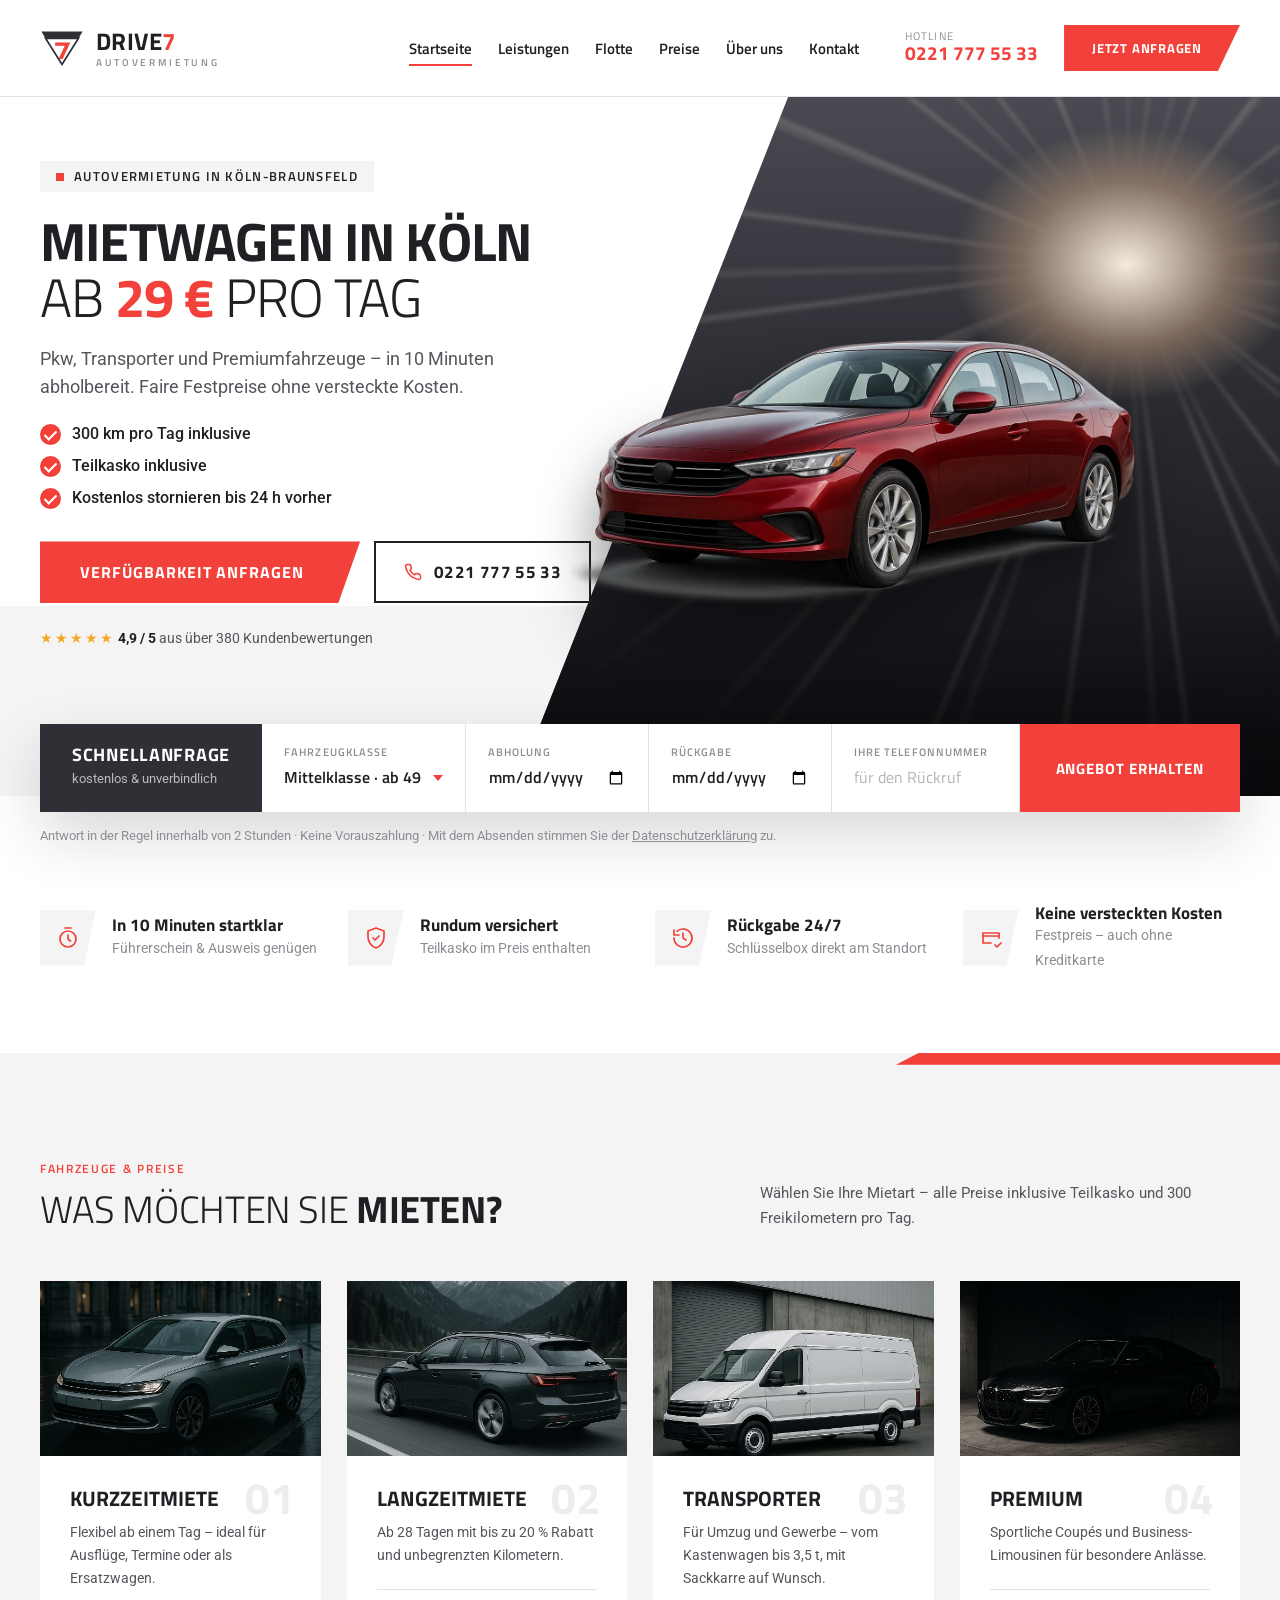
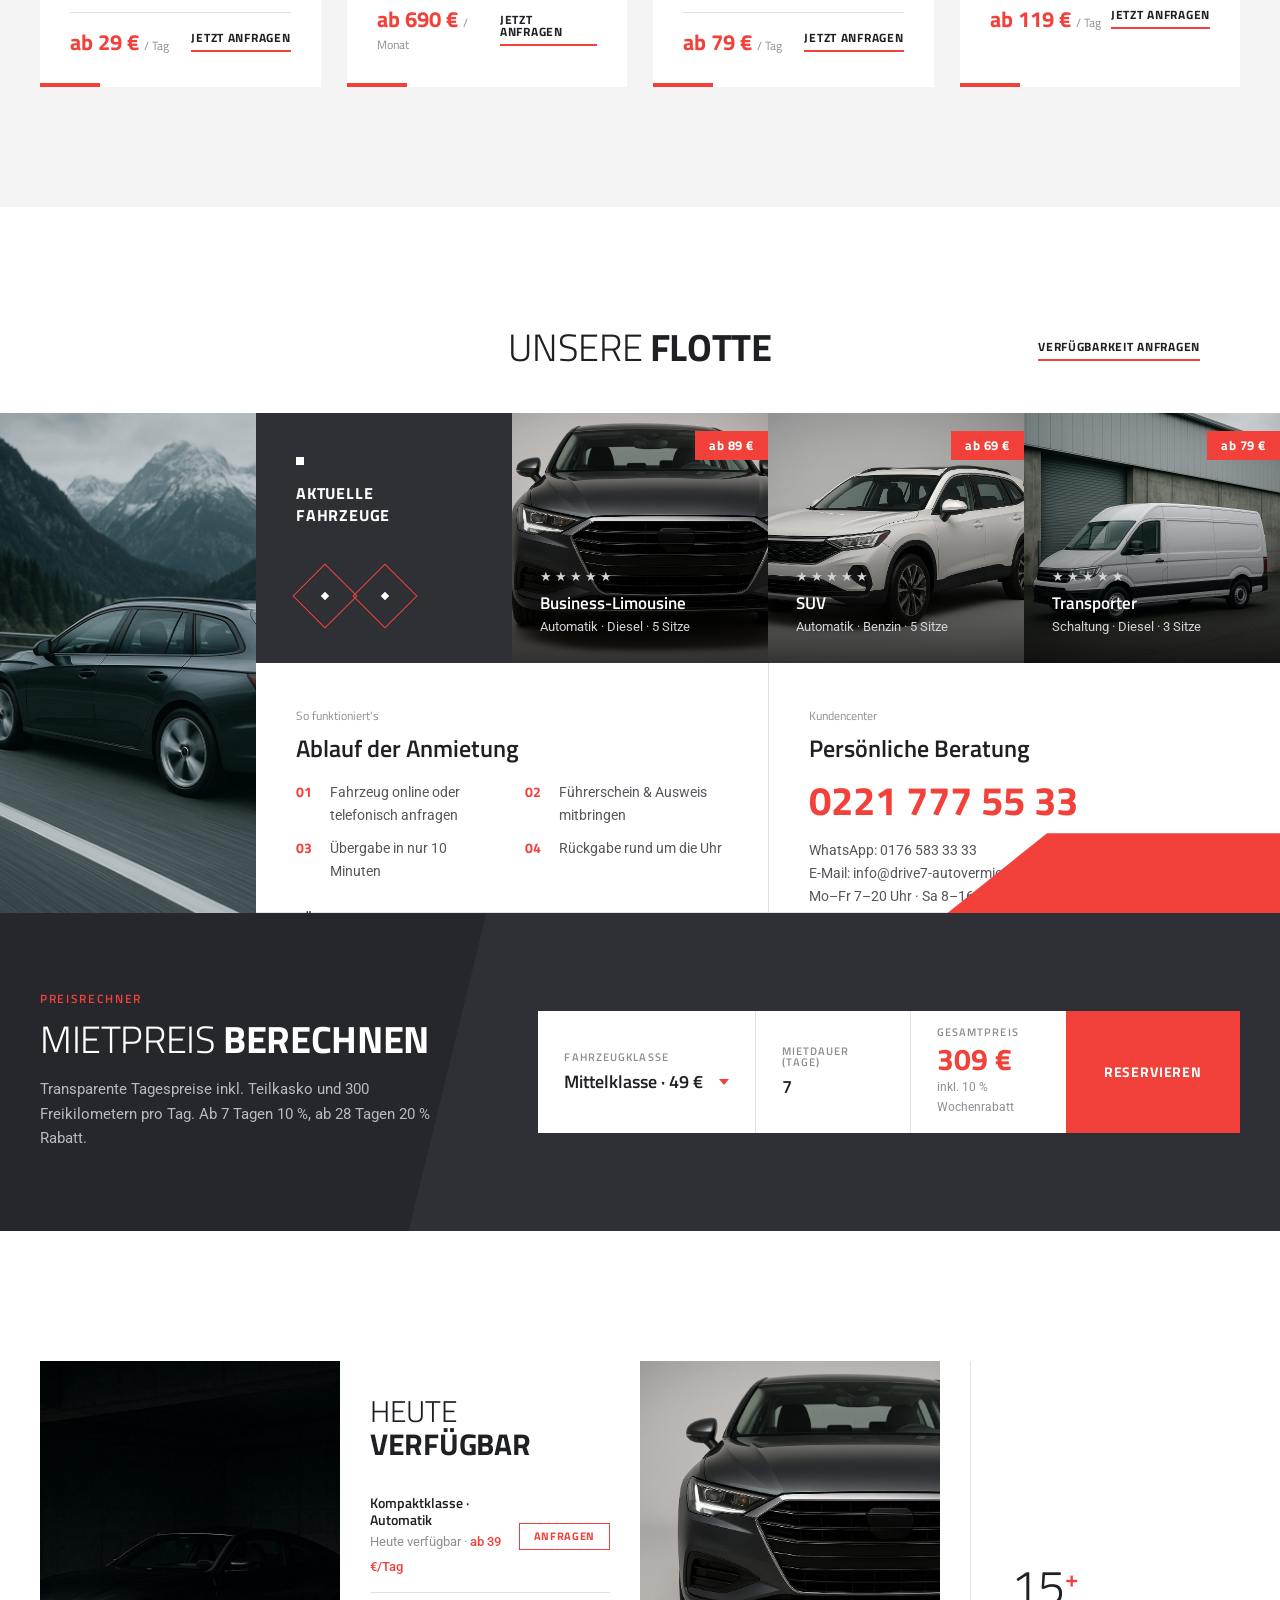
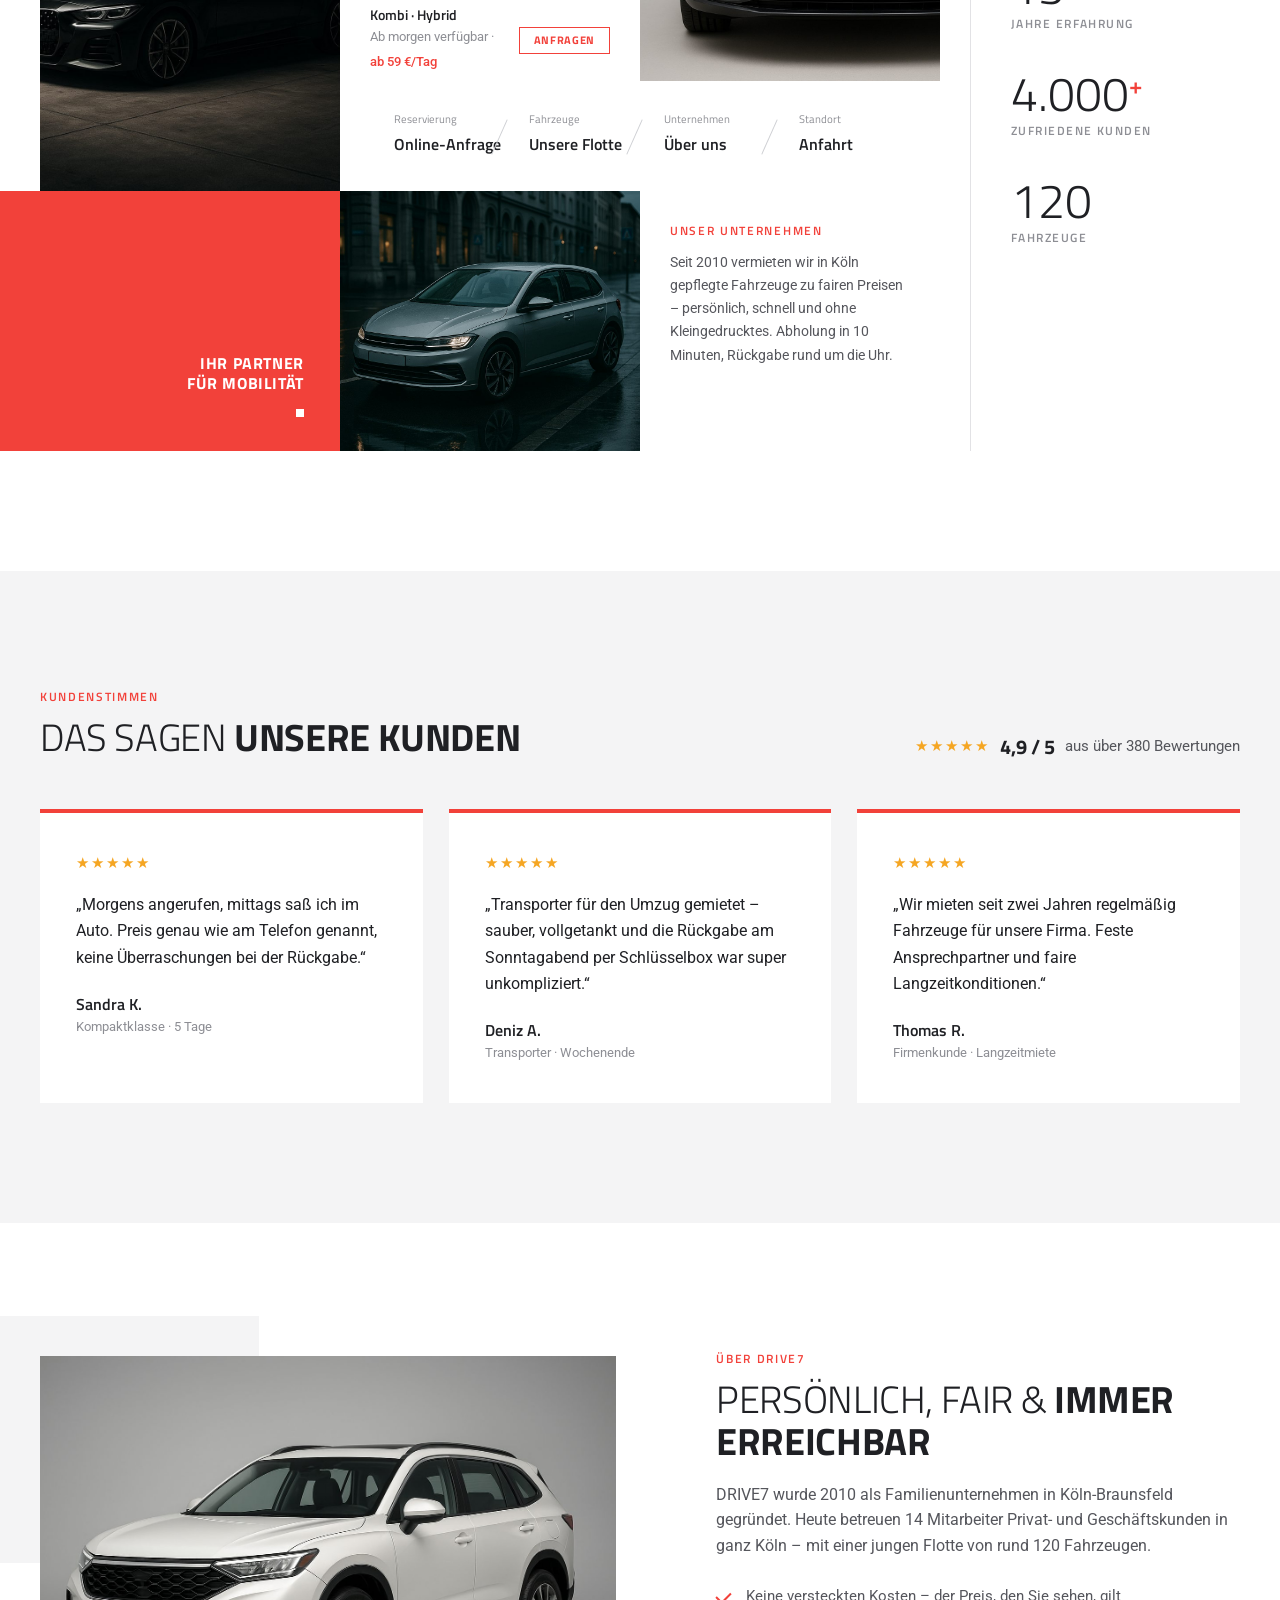
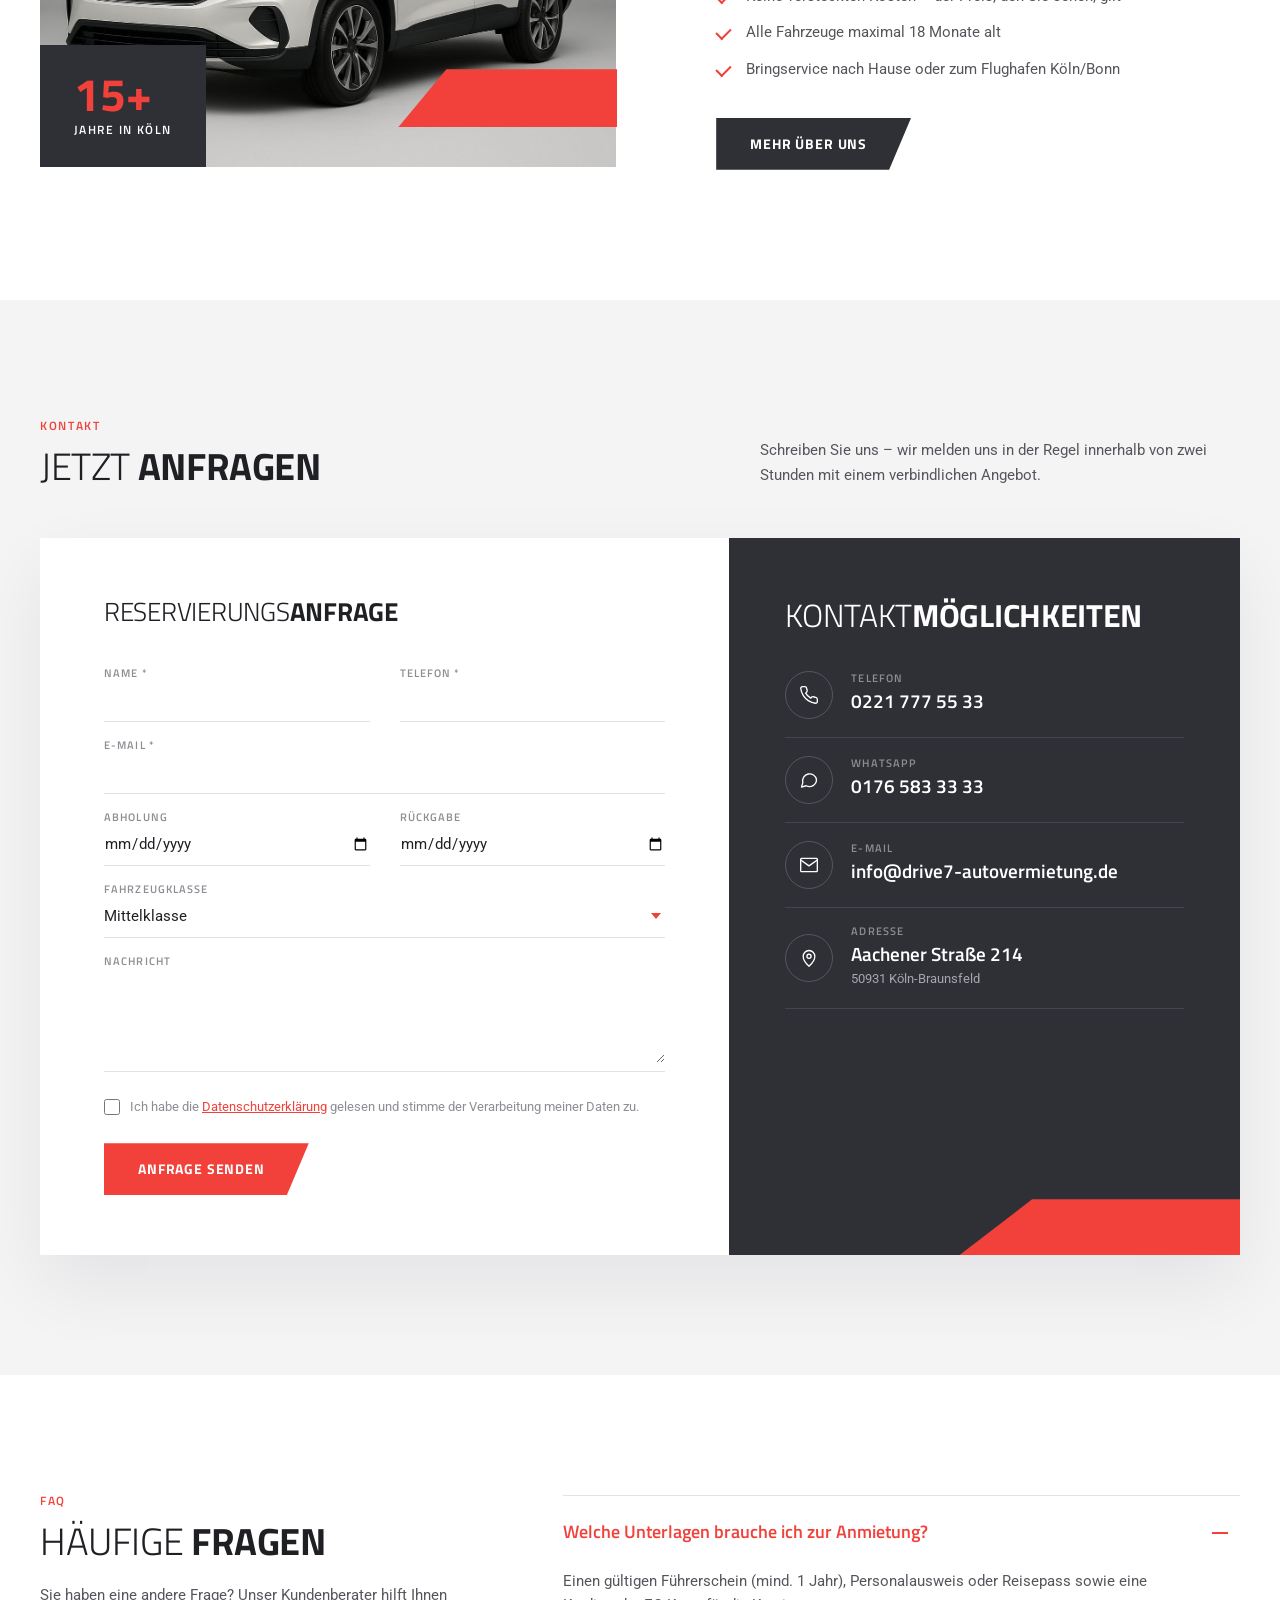
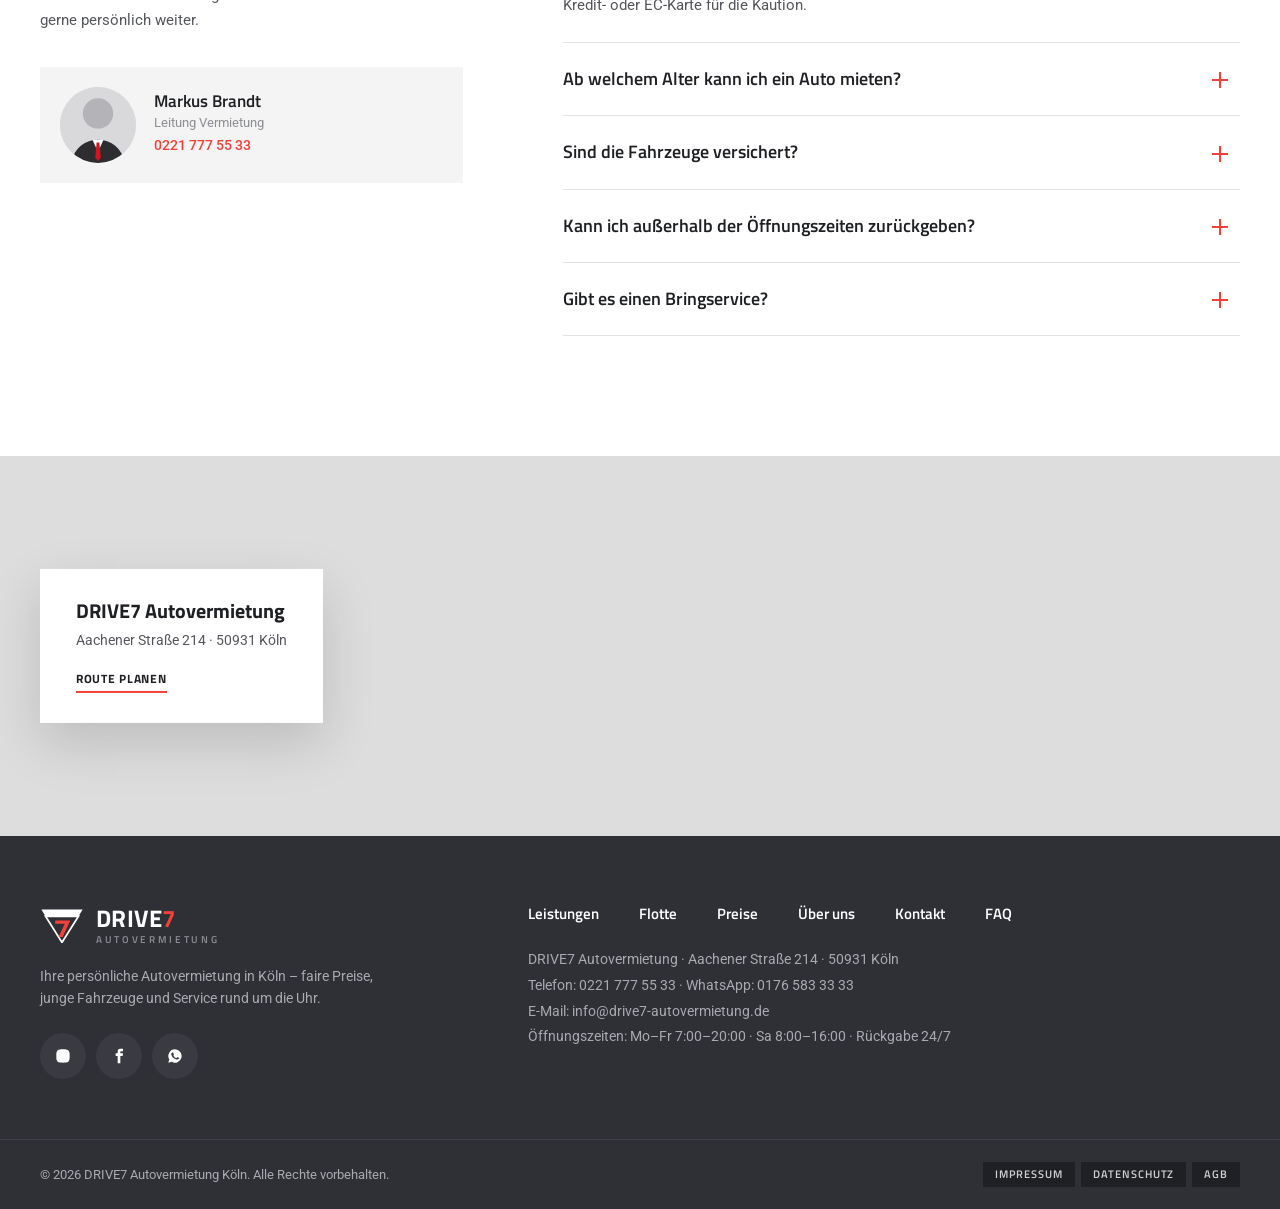
==== commit 712f9d5b: "Fix: Icons in den Kontakt-Kreisen zentrieren Co-Authored-By: Claude Opus 5.5 <noreply@anthropic.com>" ====
--- a/index.html
+++ b/index.html
@@ -9,7 +9,7 @@
 <link rel="preconnect" href="https://fonts.googleapis.com">
 <link rel="preconnect" href="https://fonts.gstatic.com" crossorigin>
 <link href="https://fonts.googleapis.com/css2?family=Roboto:wght@300;400;500&family=Titillium+Web:wght@300;400;600;700&display=swap" rel="stylesheet">
-<link rel="stylesheet" href="assets/css/style.css?v=3">
+<link rel="stylesheet" href="assets/css/style.css?v=4">
 <link rel="icon" href="assets/img/favicon.svg" type="image/svg+xml">
 </head>
 <body>
@@ -365,6 +365,6 @@
 
 <div class="mbar"><a href="tel:+492217775533" class="mbar__call"><svg viewBox="0 0 24 24" aria-hidden="true"><path d="M22 16.9v3a2 2 0 0 1-2.2 2 19.8 19.8 0 0 1-8.6-3.1 19.5 19.5 0 0 1-6-6A19.8 19.8 0 0 1 2.1 4.2 2 2 0 0 1 4.1 2h3a2 2 0 0 1 2 1.7c.1.9.4 1.8.7 2.7a2 2 0 0 1-.5 2.1L8 9.8a16 16 0 0 0 6 6l1.3-1.3a2 2 0 0 1 2.1-.4c.9.3 1.8.6 2.7.7a2 2 0 0 1 1.7 2z"/></svg>Anrufen</a><a href="#buchen" class="mbar__cta">Jetzt anfragen</a></div>
 
-<script src="assets/js/main.js?v=3"></script>
+<script src="assets/js/main.js?v=4"></script>
 </body>
 </html>
--- a/assets/css/style.css
+++ b/assets/css/style.css
@@ -701,3 +701,6 @@
 @media (max-width: 420px) {
   .hero h1 { font-size: 33px; }
 }
+
+/* icon centering: beats ".cinfo span { display: block }" */
+.cinfo .cinfo__ic { display: flex; }
